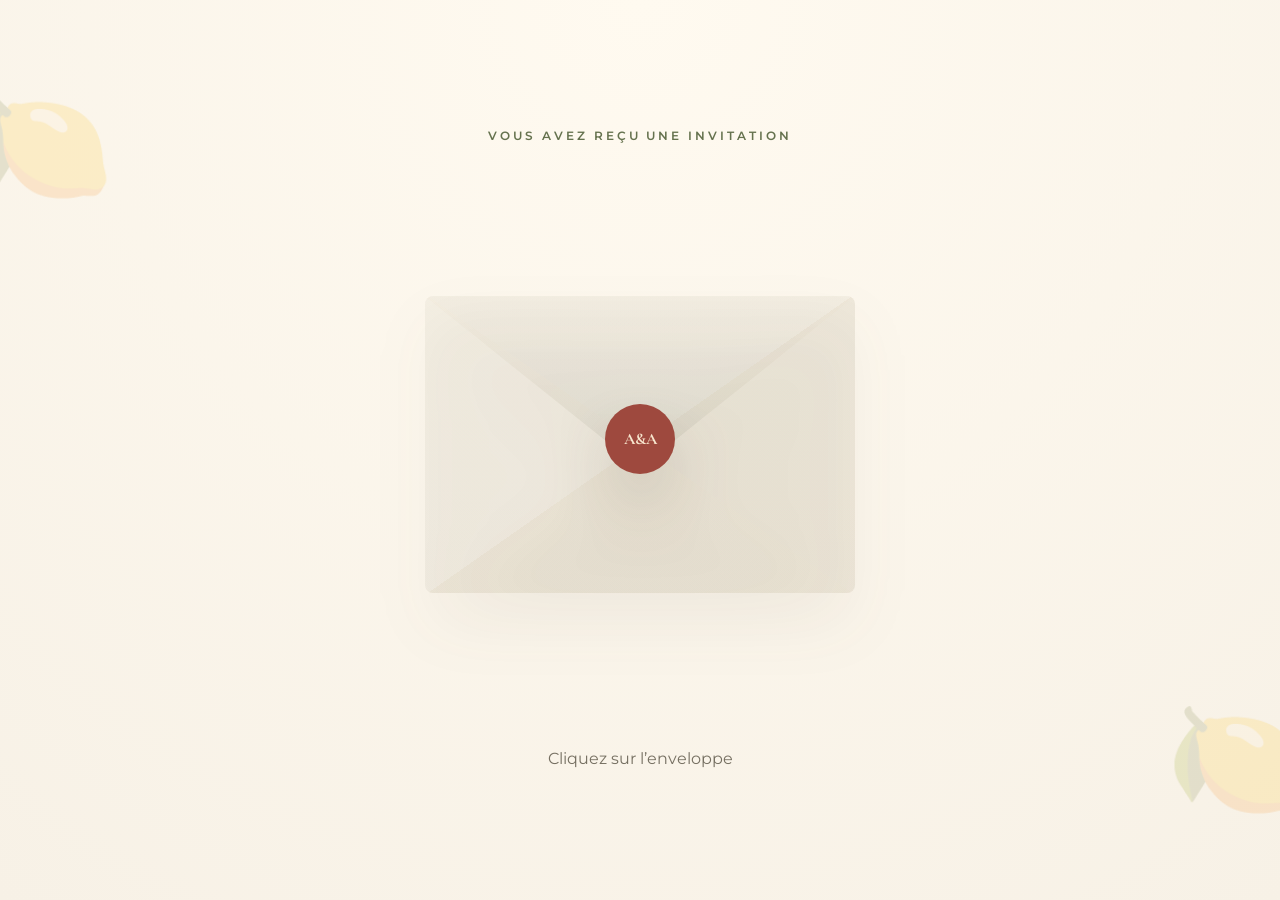
==== index.html @ a23bc588 "Add files via upload" ====
<!DOCTYPE html>
<html lang="fr">
<head>
  <meta charset="UTF-8">
  <meta name="viewport" content="width=device-width, initial-scale=1">
  <title>Alexandra & Anthony — 3 juillet 2027</title>
  <link rel="preconnect" href="https://fonts.googleapis.com">
  <link rel="preconnect" href="https://fonts.gstatic.com" crossorigin>
  <link href="https://fonts.googleapis.com/css2?family=Cormorant+Garamond:wght@500;600;700&family=Montserrat:wght@400;500;600&display=swap" rel="stylesheet">
  <link rel="stylesheet" href="styles.css">
</head>
<body>
<main class="app-shell">
  <section id="envelopeScene" class="scene scene--active" aria-label="Ouverture de l'invitation">
    <div class="ambient lemons-left" aria-hidden="true">🍋</div>
    <div class="ambient lemons-right" aria-hidden="true">🍋</div>
    <p class="eyebrow">Vous avez reçu une invitation</p>
    <button id="envelopeButton" class="envelope-button" type="button" aria-label="Ouvrir l'enveloppe">
      <span class="envelope" aria-hidden="true">
        <span class="envelope-back"></span>
        <span class="envelope-letter"><span class="monogram">A <i>&</i> A</span></span>
        <span class="envelope-front"></span>
        <span class="envelope-flap"></span>
        <span class="wax-seal">A&A</span>
      </span>
    </button>
    <p class="tap-hint">Cliquez sur l’enveloppe</p>
  </section>

  <section id="galleryScene" class="scene" aria-label="Galerie photo">
    <article class="gallery-card">
      <header class="gallery-heading">
        <p class="eyebrow">Quelques instants à deux</p>
        <h2>Venez partager avec nous<br>notre <em>Dolce Vita</em></h2>
      </header>
      <div class="photo-diptych">
        <figure class="photo-frame photo-landscape"><img src="assets/gallery/alexandra-anthony-horizontal.webp" alt="Alexandra et Anthony" decoding="async"></figure>
        <figure class="photo-frame photo-portrait"><img src="assets/gallery/alexandra-anthony-vertical.webp" alt="Alexandra et Anthony" decoding="async"></figure>
      </div>
      <button id="showInvitationFromGallery" class="primary-button" type="button">Découvrir notre journée</button>
    </article>
  </section>

  <section id="invitationScene" class="scene" aria-label="Faire-part et réponse">
    <article class="invitation-card">
      <div class="olive-line">✦</div>
      <p class="eyebrow">Save the date</p>
      <h1>Alexandra <span>&</span> Anthony</h1>
      <p class="intro">ont la joie de vous inviter à célébrer leur mariage</p>
      <p class="wedding-theme">Une journée sous le signe de la <em>Dolce Vita</em></p>
      <div class="date-block"><span class="day">03</span><span class="month">Juillet</span><span class="year">2027</span></div>
      <div class="wedding-journey">
        <section class="venue-block"><p class="venue-label">Cérémonie civile</p><h3>Mairie de Dammartin-en-Goële</h3><address>103 rue du Général-de-Gaulle<br>77230 Dammartin-en-Goële</address><time class="venue-time" datetime="13:45">13 h 45</time></section>
        <div class="golden-route" aria-hidden="true"><span>✦</span></div>
        <section class="venue-block"><p class="venue-label">Réception</p><h3>Domaine du Bois Saint-Mard</h3><address>11 rue du Maréchal Leclerc<br>60170 Tracy-le-Val</address></section>
      </div>
      <p class="adults-note">Pour savourer pleinement cette parenthèse avec vous, notre mariage se célébrera entre adultes, sans enfants ni compagnons à quatre pattes. Merci de votre douce compréhension.</p>
      <div class="divider"></div>
      <h2>Serez-vous des nôtres ?</h2>
      <p class="response-deadline"><strong>Réponse obligatoire</strong> avant le <time datetime="2027-05-01">1<sup>er</sup> mai 2027</time></p>
      <div id="personalInvitation" class="personal-invitation" hidden></div>
      <form id="rsvpForm" class="rsvp-form">
        <div id="identityFields" class="field-grid">
          <label>Prénom<input id="firstName" name="first_name" type="text" autocomplete="given-name" placeholder="Votre prénom"></label>
          <label>Nom<input id="lastName" name="last_name" type="text" autocomplete="family-name" placeholder="Votre nom"></label>
        </div>
        <fieldset><legend>Votre réponse</legend><div class="response-options">
          <label class="choice"><input type="radio" name="response" value="oui" required><span>Oui</span></label>
          <label class="choice"><input type="radio" name="response" value="peut-être"><span>Peut-être</span></label>
          <label class="choice"><input type="radio" name="response" value="non"><span>Non</span></label>
        </div></fieldset>
        <div id="attendanceBlock" hidden><label>Combien d’entre vous seront présents ?<select id="attendanceCount" name="attendance_count"></select></label><p id="attendanceHint" class="small-note"></p></div>
        <label>Allergies, régime alimentaire ou petit mot<textarea id="message" name="message" rows="4" placeholder="Dites-nous tout ici…"></textarea></label>
        <button type="submit" class="primary-button full">Envoyer ma réponse</button>
        <p id="formStatus" class="form-status" role="status"></p>
      </form>
    </article>
  </section>

  <section id="thanksScene" class="scene" aria-label="Confirmation">
    <article class="thanks-card"><div class="big-lemon">🍋</div><p class="eyebrow">Grazie mille</p><h2>Votre réponse a bien été enregistrée.</h2><p>Nous avons hâte de partager cette journée avec vous.</p><button id="editResponse" class="text-button" type="button">Modifier ma réponse</button></article>
  </section>
</main>
<script src="config.js"></script>
<script src="app.js"></script>
</body>
</html>
---- styles.css ----
:root{--cream:#f7f1e6;--paper:#fffdf7;--ink:#243126;--olive:#65724e;--olive-dark:#3f4c35;--gold:#b6974f;--shadow:0 24px 70px rgba(44,52,39,.18)}*{box-sizing:border-box}html{scroll-behavior:smooth}body{margin:0;min-height:100vh;color:var(--ink);background:radial-gradient(circle at top,#fffaf0,var(--cream));font-family:Montserrat,sans-serif}button,input,textarea,select{font:inherit}button{cursor:pointer}.app-shell{min-height:100vh;display:grid;place-items:center;padding:22px;overflow:hidden}.scene{display:none;width:min(100%,820px);min-height:86vh;place-items:center;text-align:center;animation:fade .55s ease}.scene.scene--active{display:grid}@keyframes fade{from{opacity:0;transform:translateY(10px)}to{opacity:1;transform:none}}.eyebrow{text-transform:uppercase;letter-spacing:.24em;font-size:.78rem;color:var(--olive);font-weight:600}.ambient{position:fixed;font-size:clamp(64px,9vw,130px);opacity:.17;pointer-events:none}.lemons-left{left:-30px;top:8%}.lemons-right{right:-30px;bottom:8%}.envelope-button{border:0;background:transparent;padding:35px}.envelope{width:min(76vw,430px);aspect-ratio:1.45;display:block;position:relative;filter:drop-shadow(0 28px 32px rgba(66,60,44,.24))}.envelope-back,.envelope-front,.envelope-flap,.envelope-letter{position:absolute;inset:0;border-radius:8px}.envelope-back{background:linear-gradient(rgba(36,49,38,.04),rgba(36,49,38,.04)),url("assets/alexandra-anthony-envelope.jpeg") center 54%/cover no-repeat;z-index:1}.envelope-letter{inset:12% 9% 10%;background:var(--paper);display:grid;place-items:center;opacity:0;z-index:2;transition:transform 1.1s .25s cubic-bezier(.2,.8,.2,1),opacity .35s ease}.monogram{font-family:"Cormorant Garamond",serif;font-size:clamp(34px,7vw,62px);color:var(--olive-dark)}.monogram i{color:var(--gold);font-weight:400}.envelope-front{background:linear-gradient(145deg,transparent 50%,rgba(210,194,164,.16) 50%),linear-gradient(215deg,transparent 50%,rgba(239,226,204,.1) 50%);z-index:3}.envelope-flap{background:linear-gradient(rgba(239,226,204,.14),rgba(63,76,53,.16)),url("assets/alexandra-anthony-envelope.jpeg") center 54%/cover no-repeat;clip-path:polygon(0 0,100% 0,50% 58%);transform-origin:top;z-index:4;transition:transform .8s ease}.wax-seal{position:absolute;z-index:5;left:50%;top:48%;transform:translate(-50%,-50%);width:70px;height:70px;border-radius:50%;display:grid;place-items:center;background:#9e493e;color:#f8e7cf;font-family:"Cormorant Garamond",serif;font-weight:700}.envelope.open .envelope-flap{transform:rotateX(180deg);z-index:1}.envelope.open .envelope-letter{opacity:1;transform:translateY(-60%);z-index:2}.envelope.open .wax-seal{opacity:0}.tap-hint{color:#756f61}.gallery-card,.invitation-card,.thanks-card,.dashboard-panel{width:100%;background:rgba(255,253,247,.95);border:1px solid rgba(182,151,79,.28);box-shadow:var(--shadow);border-radius:24px}.gallery-card{padding:clamp(28px,5vw,52px)}.gallery-heading h2{margin:7px 0 28px;color:var(--olive-dark);font-family:"Cormorant Garamond",serif;font-size:clamp(38px,7vw,62px);line-height:.95}.gallery-heading h2 em{color:var(--gold)}.photo-diptych{display:grid;grid-template-columns:minmax(0,1.4fr) minmax(180px,.6fr);align-items:center;max-width:690px;margin:0 auto 34px}.photo-frame{overflow:hidden;margin:0;background:#e8e0d1;border:8px solid var(--paper);box-shadow:0 18px 42px rgba(44,52,39,.2)}.photo-frame img{display:block;width:100%;height:100%;object-fit:cover}.photo-landscape{aspect-ratio:3/2;transform:rotate(-1.5deg)}.photo-portrait{z-index:2;aspect-ratio:2/3;margin-left:-42px;transform:rotate(2.5deg)}.invitation-card{padding:clamp(28px,7vw,70px)}.invitation-card h1,.thanks-card h2,.dashboard-header h1{font-family:"Cormorant Garamond",serif}.invitation-card h1{font-size:clamp(28px,8vw,78px);margin:8px 0;line-height:.95}.invitation-card h1 span{color:var(--gold)}.intro{line-height:1.7;color:#596052}.wedding-theme{margin:18px auto 10px;color:var(--gold);font-family:"Cormorant Garamond",serif;font-size:clamp(18px,3vw,24px)}.wedding-theme em{color:var(--olive-dark);font-weight:600}.date-block{display:flex;justify-content:center;align-items:baseline;gap:15px;margin:30px 0 18px;color:var(--olive-dark)}.day{font-family:"Cormorant Garamond",serif;font-size:72px;font-weight:700}.month{font-family:"Cormorant Garamond",serif;font-size:34px}.year{font-weight:600;letter-spacing:.12em}.wedding-journey{width:min(100%,680px);margin:38px auto 8px;display:grid;grid-template-columns:minmax(0,1fr) auto minmax(0,1fr);align-items:start}.venue-block{display:grid;justify-items:center;gap:7px}.venue-label{margin:0;color:var(--gold);font-size:.72rem;font-weight:600;letter-spacing:.22em;text-transform:uppercase}.venue-block h3{margin:0;color:var(--olive-dark);font-family:"Cormorant Garamond",serif;font-size:clamp(24px,4vw,36px)}.venue-block address{color:#596052;font-style:normal;line-height:1.65}.venue-time{margin-top:14px;color:var(--olive-dark);font-family:"Cormorant Garamond",serif;font-size:clamp(34px,6vw,48px);font-weight:700}.golden-route{align-self:stretch;display:grid;place-items:center;margin:0 24px;color:var(--gold)}.adults-note{max-width:560px;margin:24px auto 0;padding:18px 22px;border-top:1px solid rgba(182,151,79,.45);border-bottom:1px solid rgba(182,151,79,.45);color:#596052;font-family:"Cormorant Garamond",serif;font-size:clamp(20px,3vw,25px);font-style:italic;line-height:1.45}.divider{height:1px;background:linear-gradient(90deg,transparent,var(--gold),transparent);margin:32px 0}.response-deadline{width:fit-content;margin:-10px auto 26px;padding:10px 18px;border-top:1px solid rgba(182,151,79,.5);border-bottom:1px solid rgba(182,151,79,.5);font-family:"Cormorant Garamond",serif;font-size:clamp(18px,3vw,22px)}.response-deadline time{color:var(--gold);font-weight:700}.personal-invitation{margin-bottom:24px;padding:22px;border-radius:18px;border:1px solid rgba(182,151,79,.28);background:rgba(255,253,247,.72)}.rsvp-form{text-align:left;display:grid;gap:20px}.field-grid{display:grid;grid-template-columns:repeat(2,minmax(0,1fr));gap:16px}label,legend{font-size:.88rem;font-weight:600;color:#46503f}input,textarea,select{width:100%;margin-top:8px;border:1px solid #d9cfbb;background:#fffdf8;color:var(--ink);border-radius:12px;padding:13px 14px;outline:none}fieldset{border:0;padding:0;margin:0}.response-options{display:grid;grid-template-columns:repeat(3,1fr);gap:12px;margin-top:10px}.choice input{position:absolute;opacity:0}.choice span{display:block;text-align:center;padding:14px 8px;border:1px solid #d9cfbb;border-radius:14px;background:#fffdf8}.choice input:checked+span{border-color:var(--olive-dark);background:#e9eddf}.primary-button,.secondary-button,.text-button{border-radius:999px;padding:13px 22px;border:0;font-weight:600}.primary-button{color:#fff;background:var(--olive-dark)}.secondary-button{background:#ece5d7;color:var(--ink)}.text-button{background:transparent;color:var(--olive-dark);text-decoration:underline}.full{width:100%}.small-note{margin:6px 0 0;font-size:.75rem;opacity:.7}.form-status{min-height:22px;text-align:center;color:var(--olive-dark)}.thanks-card{padding:70px 30px}.big-lemon{font-size:70px}.thanks-card h2{font-size:44px;margin:12px 0}.dashboard-body{background:#f3efe5}.dashboard-shell{width:min(1180px,calc(100% - 28px));margin:0 auto;padding:36px 0 70px}.dashboard-header{display:flex;justify-content:space-between;align-items:end;gap:20px;margin-bottom:22px}.dashboard-header h1{font-size:50px;margin:5px 0 0}.header-actions{display:flex;gap:12px;flex-wrap:wrap}.stats-grid{display:grid;grid-template-columns:repeat(4,1fr);gap:14px;margin-bottom:18px}.stat-card{background:var(--paper);border:1px solid #e2d9c7;border-radius:18px;padding:20px}.stat-card strong{display:block;font-family:"Cormorant Garamond",serif;font-size:44px;margin-top:8px}.dashboard-panel{padding:22px}.panel-toolbar{display:grid;grid-template-columns:1fr 220px;gap:12px;margin-bottom:16px}.table-wrap{overflow:auto}table{width:100%;border-collapse:collapse;min-width:680px}th,td{padding:15px 12px;text-align:left;border-bottom:1px solid #e8e0d1}.badge{display:inline-block;border-radius:999px;padding:6px 10px;font-size:.78rem;font-weight:600}.badge.oui{background:#e0ebdb;color:#385033}.badge.non{background:#f0dedb;color:#783e38}.badge.peut-être{background:#f3e9c9;color:#6b5924}.login-screen{min-height:100vh;display:grid;place-items:center;padding:24px}.login-card{width:min(420px,100%);padding:32px;border-radius:24px;background:rgba(255,255,255,.92);box-shadow:var(--shadow)}.hidden{display:none!important}@media(max-width:760px){.field-grid,.panel-toolbar{grid-template-columns:1fr}.response-options{grid-template-columns:1fr}.photo-diptych{grid-template-columns:minmax(0,1fr) minmax(105px,.42fr)}.photo-portrait{margin-left:-28px}.wedding-journey{grid-template-columns:1fr;gap:28px}.dashboard-header{align-items:flex-start;flex-direction:column}.stats-grid{grid-template-columns:repeat(2,1fr)}}
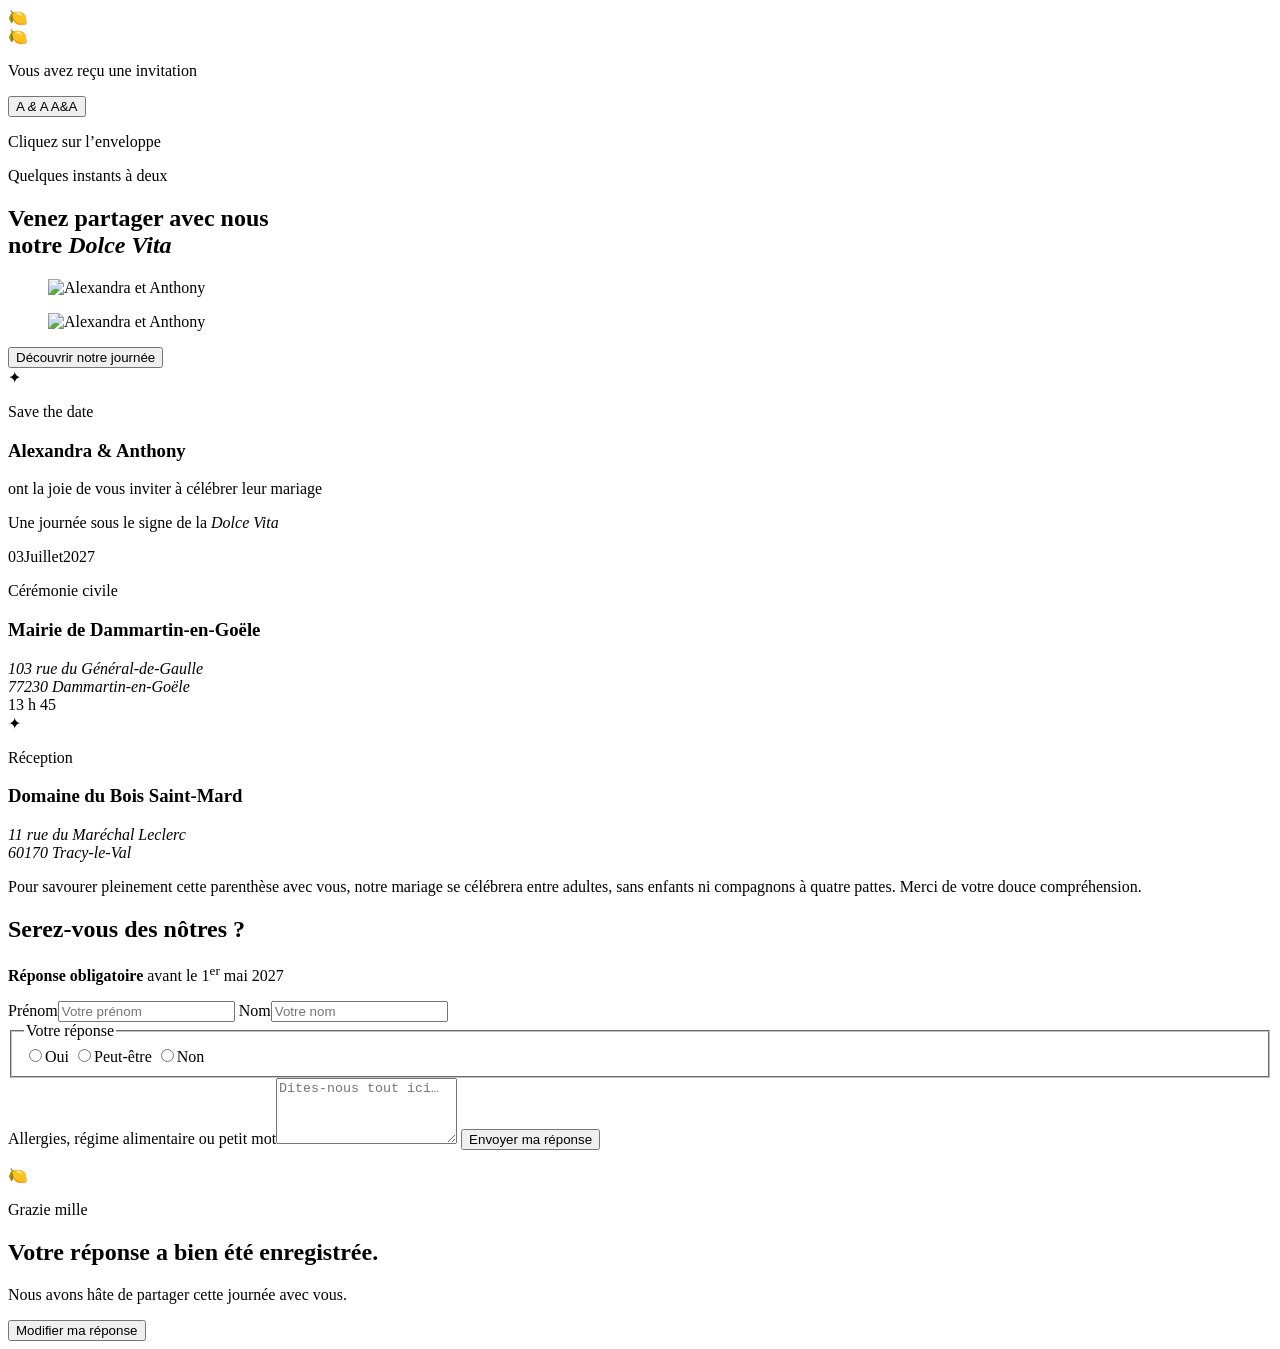
==== commit 0bcab80c: "Change stylesheet link to styles-new.css" ====
--- a/index.html
+++ b/index.html
@@ -7,7 +7,7 @@
   <link rel="preconnect" href="https://fonts.googleapis.com">
   <link rel="preconnect" href="https://fonts.gstatic.com" crossorigin>
   <link href="https://fonts.googleapis.com/css2?family=Cormorant+Garamond:wght@500;600;700&family=Montserrat:wght@400;500;600&display=swap" rel="stylesheet">
-  <link rel="stylesheet" href="styles.css">
+  <link rel="stylesheet" href="styles-new.css">
 </head>
 <body>
 <main class="app-shell">
--- a/styles-new.css
+++ b/styles-new.css
@@ -0,0 +1,285 @@
+:root {
+  --cream: #f7f1e6;
+  --paper: #fffdf7;
+  --ink: #243126;
+  --olive: #65724e;
+  --olive-dark: #3f4c35;
+  --gold: #b6974f;
+  --terracotta: #a94f32;
+  --shadow: 0 24px 70px rgba(44, 52, 39, 0.18);
+}
+
+* {
+  box-sizing: border-box;
+}
+
+html {
+  scroll-behavior: smooth;
+}
+
+body {
+  margin: 0;
+  min-height: 100vh;
+  color: var(--ink);
+  background: var(--cream);
+  font-family: Georgia, "Times New Roman", serif;
+}
+
+button,
+input,
+textarea,
+select {
+  font: inherit;
+}
+
+/* =========================
+   STRUCTURE
+========================= */
+
+.app-shell {
+  min-height: 100vh;
+}
+
+.scene {
+  display: none;
+  min-height: 100vh;
+  padding: 32px 20px;
+  place-items: center;
+  text-align: center;
+}
+
+.scene.active {
+  display: grid;
+}
+
+/* =========================
+   ENVELOPPE
+========================= */
+
+#envelopeScene {
+  position: relative;
+  overflow: hidden;
+  background:
+    radial-gradient(circle at 50% 20%, #fffdf7 0%, transparent 45%),
+    var(--cream);
+}
+
+.eyebrow {
+  margin: 0 0 22px;
+  font-family: Arial, sans-serif;
+  font-size: 12px;
+  font-weight: 600;
+  letter-spacing: 0.28em;
+  text-transform: uppercase;
+  color: var(--olive-dark);
+}
+
+.envelope-button {
+  border: 0;
+  padding: 0;
+  background: transparent;
+  cursor: pointer;
+}
+
+.envelope {
+  position: relative;
+  width: min(82vw, 520px);
+  aspect-ratio: 1.45;
+  overflow: hidden;
+  border-radius: 24px;
+  box-shadow: var(--shadow);
+  background-image:
+    linear-gradient(
+      rgba(36, 49, 38, 0.05),
+      rgba(36, 49, 38, 0.05)
+    ),
+    url("assets/20260723-09h57-JJG_NZ8_6910.jpeg");
+  background-position: center;
+  background-size: cover;
+  background-repeat: no-repeat;
+  transition:
+    transform 0.35s ease,
+    box-shadow 0.35s ease;
+}
+
+.envelope-button:hover .envelope {
+  transform: translateY(-5px) scale(1.01);
+  box-shadow: 0 30px 80px rgba(44, 52, 39, 0.24);
+}
+
+.wax-seal {
+  position: absolute;
+  top: 50%;
+  left: 50%;
+  z-index: 5;
+  display: grid;
+  width: 78px;
+  height: 78px;
+  place-items: center;
+  transform: translate(-50%, -50%);
+  border-radius: 50%;
+  color: #fff8ed;
+  background: var(--terracotta);
+  border: 3px solid rgba(255, 255, 255, 0.2);
+  box-shadow: 0 8px 22px rgba(65, 32, 20, 0.25);
+  font-size: 18px;
+}
+
+.envelope-hint {
+  margin-top: 26px;
+  font-family: Arial, sans-serif;
+  color: #5d6258;
+}
+
+/* =========================
+   CARTES
+========================= */
+
+.gallery-card,
+.invitation-card,
+.thanks-card {
+  width: min(100%, 820px);
+  padding: clamp(28px, 5vw, 60px);
+  border-radius: 30px;
+  background: var(--paper);
+  box-shadow: var(--shadow);
+}
+
+h1,
+h2 {
+  margin-top: 0;
+  font-weight: 400;
+}
+
+h1 {
+  font-size: clamp(38px, 7vw, 72px);
+}
+
+h2 {
+  font-size: clamp(32px, 6vw, 58px);
+}
+
+h1 span,
+h2 em {
+  color: var(--gold);
+}
+
+.intro {
+  font-size: clamp(17px, 2vw, 21px);
+  line-height: 1.7;
+}
+
+/* =========================
+   GALERIE
+========================= */
+
+.photo-diptych {
+  display: grid;
+  grid-template-columns: 1fr 1fr;
+  gap: 18px;
+  margin: 30px 0;
+}
+
+.photo-frame {
+  margin: 0;
+  overflow: hidden;
+  border-radius: 22px;
+  background: #ece8dc;
+}
+
+.photo-frame img {
+  display: block;
+  width: 100%;
+  height: 100%;
+  min-height: 280px;
+  object-fit: cover;
+}
+
+/* =========================
+   BOUTONS
+========================= */
+
+.primary-button,
+.text-button {
+  border: 0;
+  cursor: pointer;
+}
+
+.primary-button {
+  padding: 15px 28px;
+  border-radius: 999px;
+  color: white;
+  background: var(--olive-dark);
+  transition:
+    transform 0.2s ease,
+    opacity 0.2s ease;
+}
+
+.primary-button:hover {
+  transform: translateY(-2px);
+}
+
+.text-button {
+  padding: 10px;
+  color: var(--olive-dark);
+  background: transparent;
+  text-decoration: underline;
+}
+
+/* =========================
+   FORMULAIRE RSVP
+========================= */
+
+form {
+  display: grid;
+  gap: 18px;
+  margin-top: 30px;
+  text-align: left;
+}
+
+label {
+  display: grid;
+  gap: 8px;
+  font-family: Arial, sans-serif;
+  font-size: 14px;
+}
+
+input,
+textarea,
+select {
+  width: 100%;
+  padding: 14px 16px;
+  border: 1px solid rgba(63, 76, 53, 0.25);
+  border-radius: 12px;
+  color: var(--ink);
+  background: white;
+}
+
+textarea {
+  min-height: 120px;
+  resize: vertical;
+}
+
+/* =========================
+   MOBILE
+========================= */
+
+@media (max-width: 600px) {
+  .scene {
+    padding: 22px 14px;
+  }
+
+  .photo-diptych {
+    grid-template-columns: 1fr;
+  }
+
+  .envelope {
+    width: min(90vw, 460px);
+  }
+
+  .wax-seal {
+    width: 66px;
+    height: 66px;
+    font-size: 16px;
+  }
+}
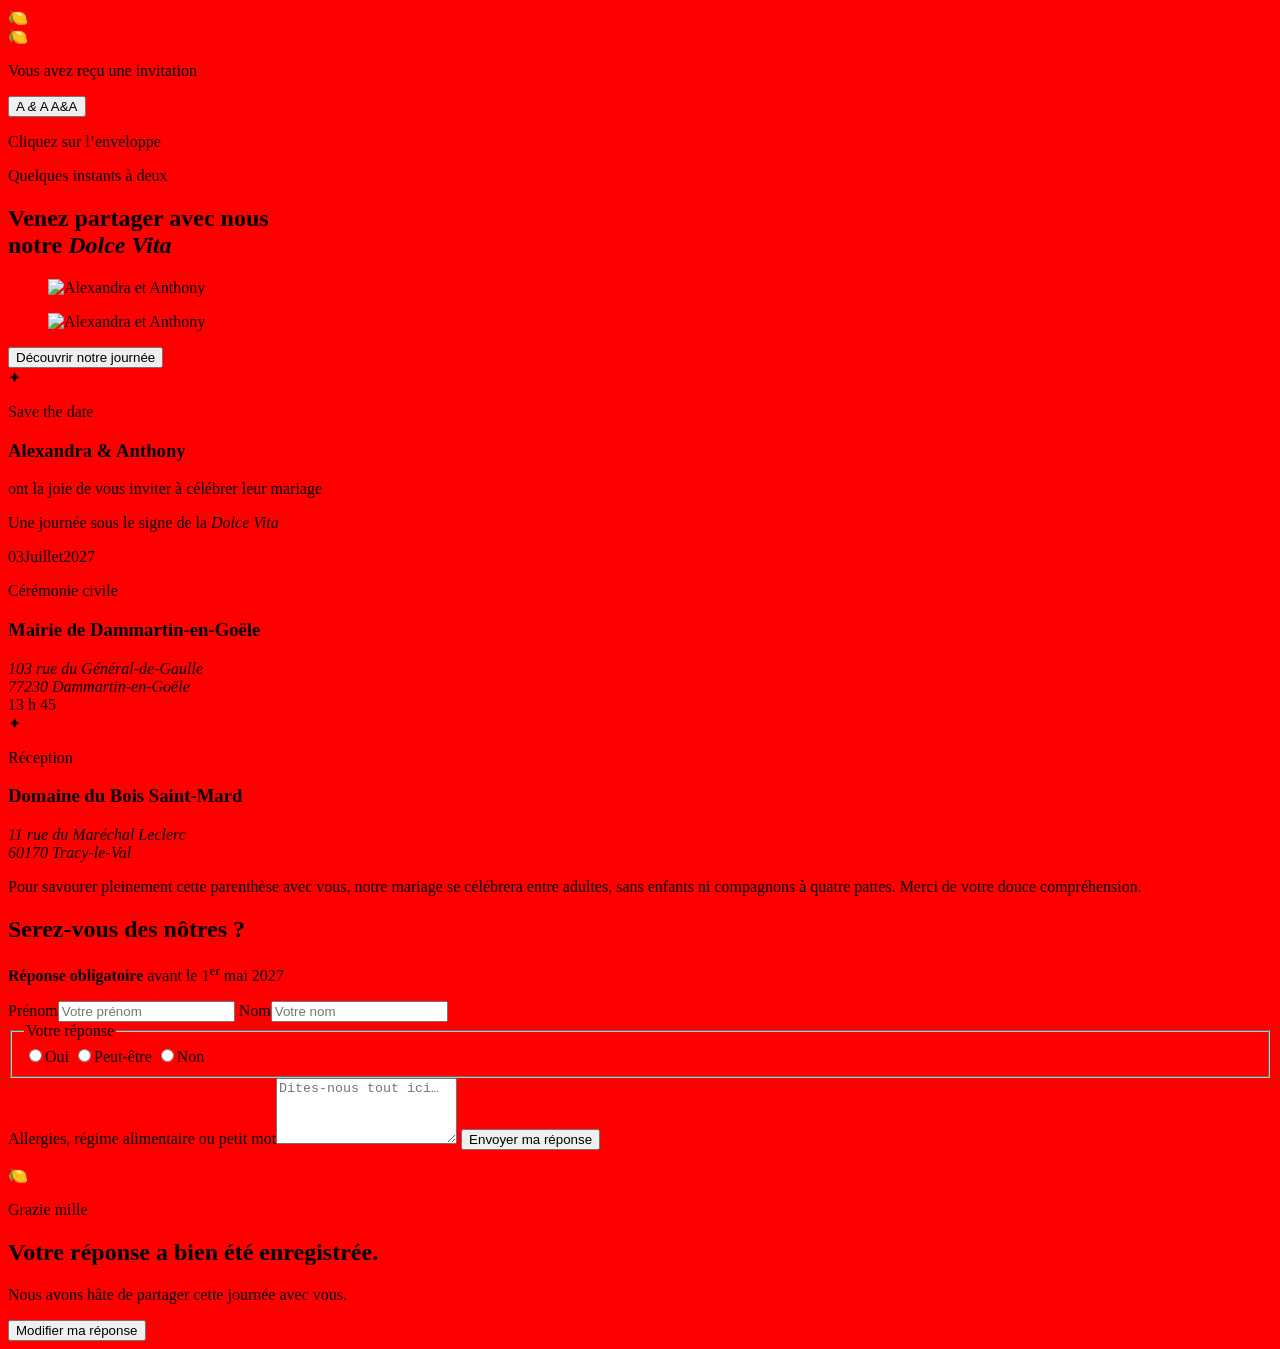
==== commit 6e131076: "Add inline style for body background color Added inline CSS to set the body background color to red." ====
--- a/index.html
+++ b/index.html
@@ -8,6 +8,12 @@
   <link rel="preconnect" href="https://fonts.gstatic.com" crossorigin>
   <link href="https://fonts.googleapis.com/css2?family=Cormorant+Garamond:wght@500;600;700&family=Montserrat:wght@400;500;600&display=swap" rel="stylesheet">
   <link rel="stylesheet" href="styles-new.css">
+  <style>
+  body {
+    background: red !important;
+  }
+</style>
+
 </head>
 <body>
 <main class="app-shell">
--- a/styles-new.css
+++ b/styles-new.css
@@ -48,7 +48,7 @@
   text-align: center;
 }
 
-.scene.active {
+.scene.scene--active {
   display: grid;
 }
 
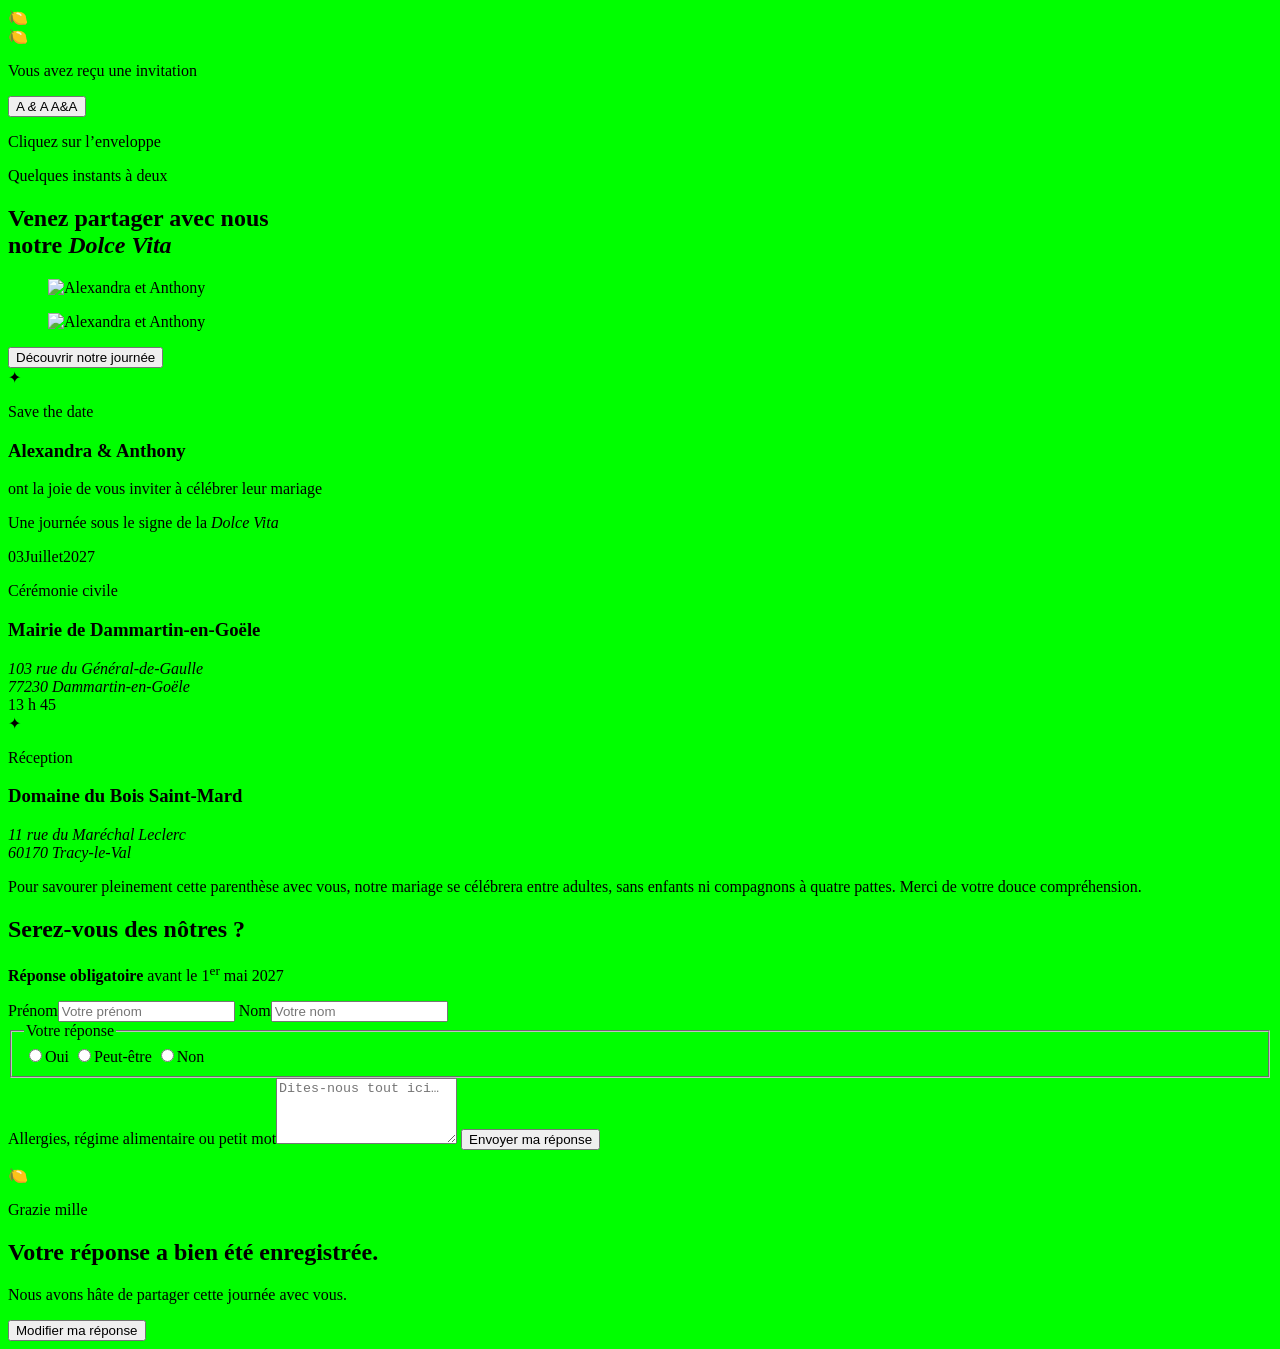
==== commit efc101ff: "Remove inline CSS for body background color" ====
--- a/index.html
+++ b/index.html
@@ -8,12 +8,6 @@
   <link rel="preconnect" href="https://fonts.gstatic.com" crossorigin>
   <link href="https://fonts.googleapis.com/css2?family=Cormorant+Garamond:wght@500;600;700&family=Montserrat:wght@400;500;600&display=swap" rel="stylesheet">
   <link rel="stylesheet" href="styles-new.css">
-  <style>
-  body {
-    background: red !important;
-  }
-</style>
-
 </head>
 <body>
 <main class="app-shell">
--- a/styles-new.css
+++ b/styles-new.css
@@ -1,3 +1,7 @@
+html {
+  background: lime !important;
+}
+
 :root {
   --cream: #f7f1e6;
   --paper: #fffdf7;
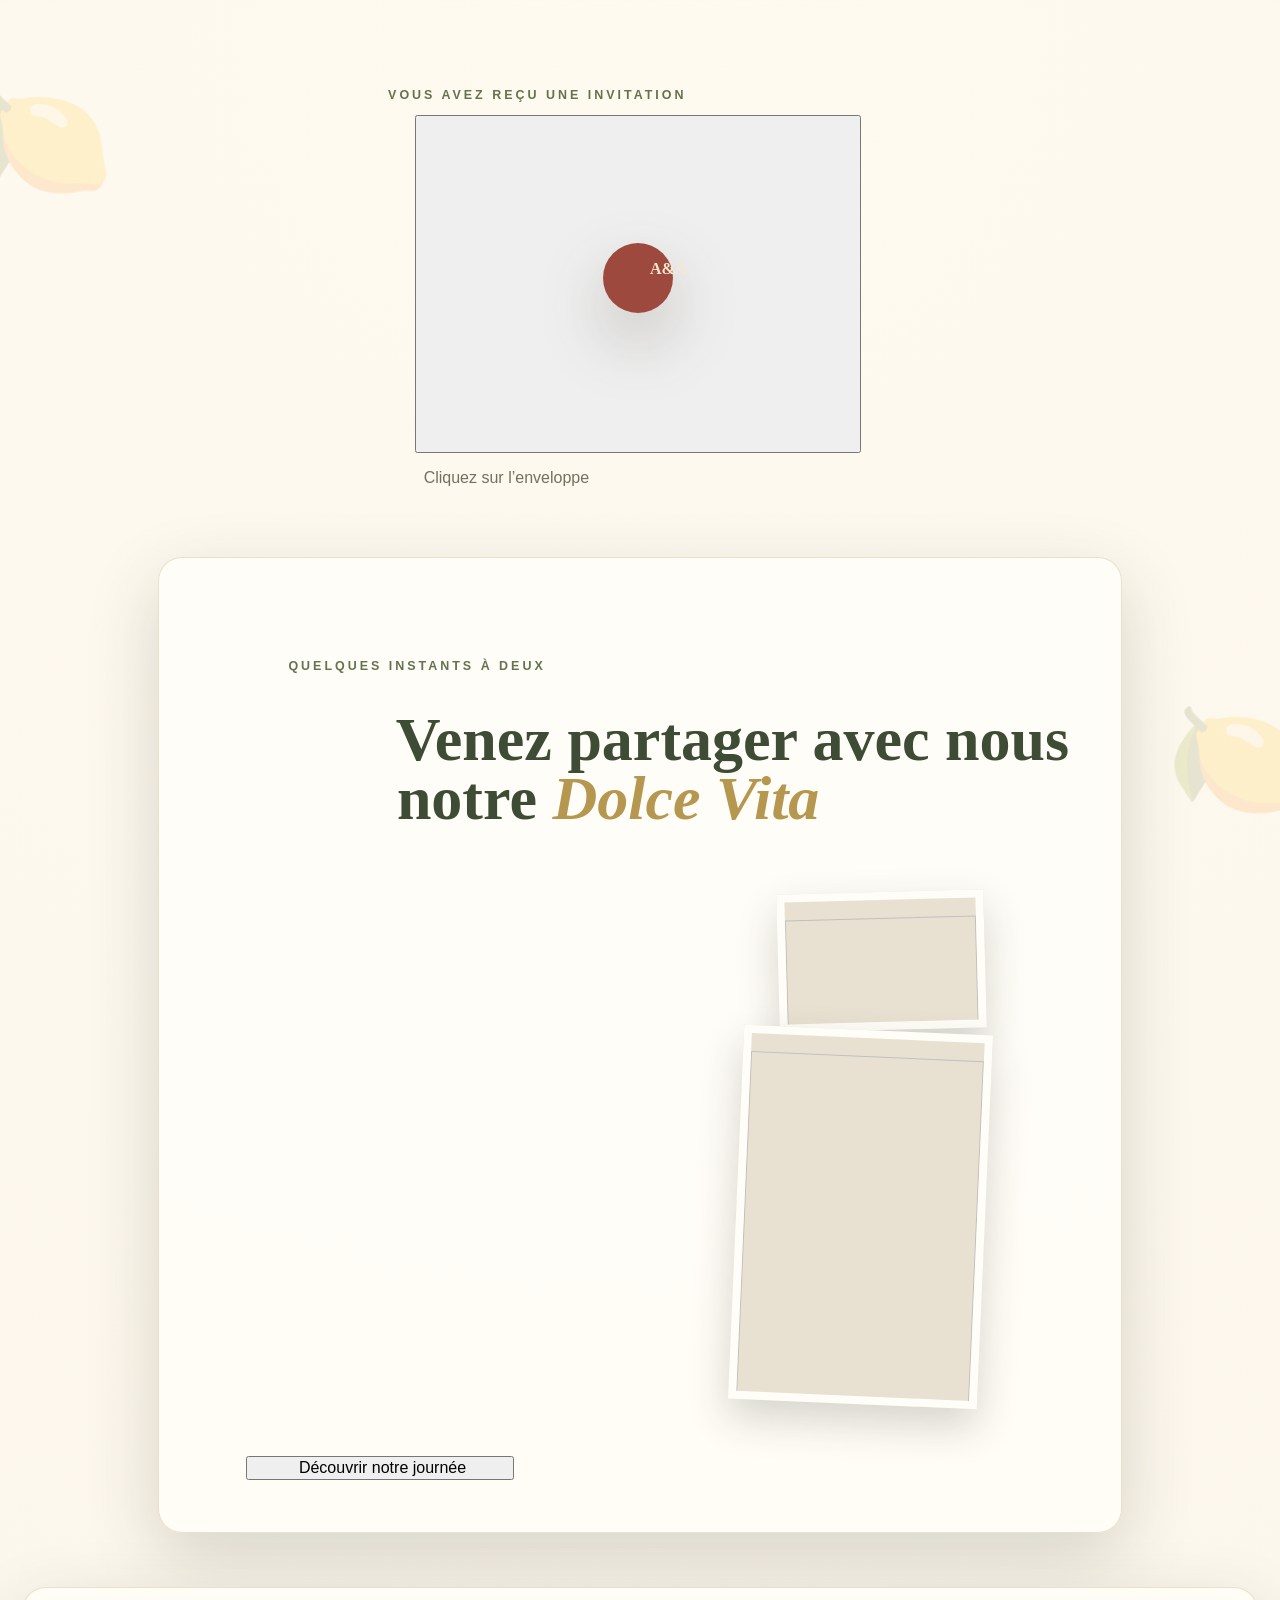
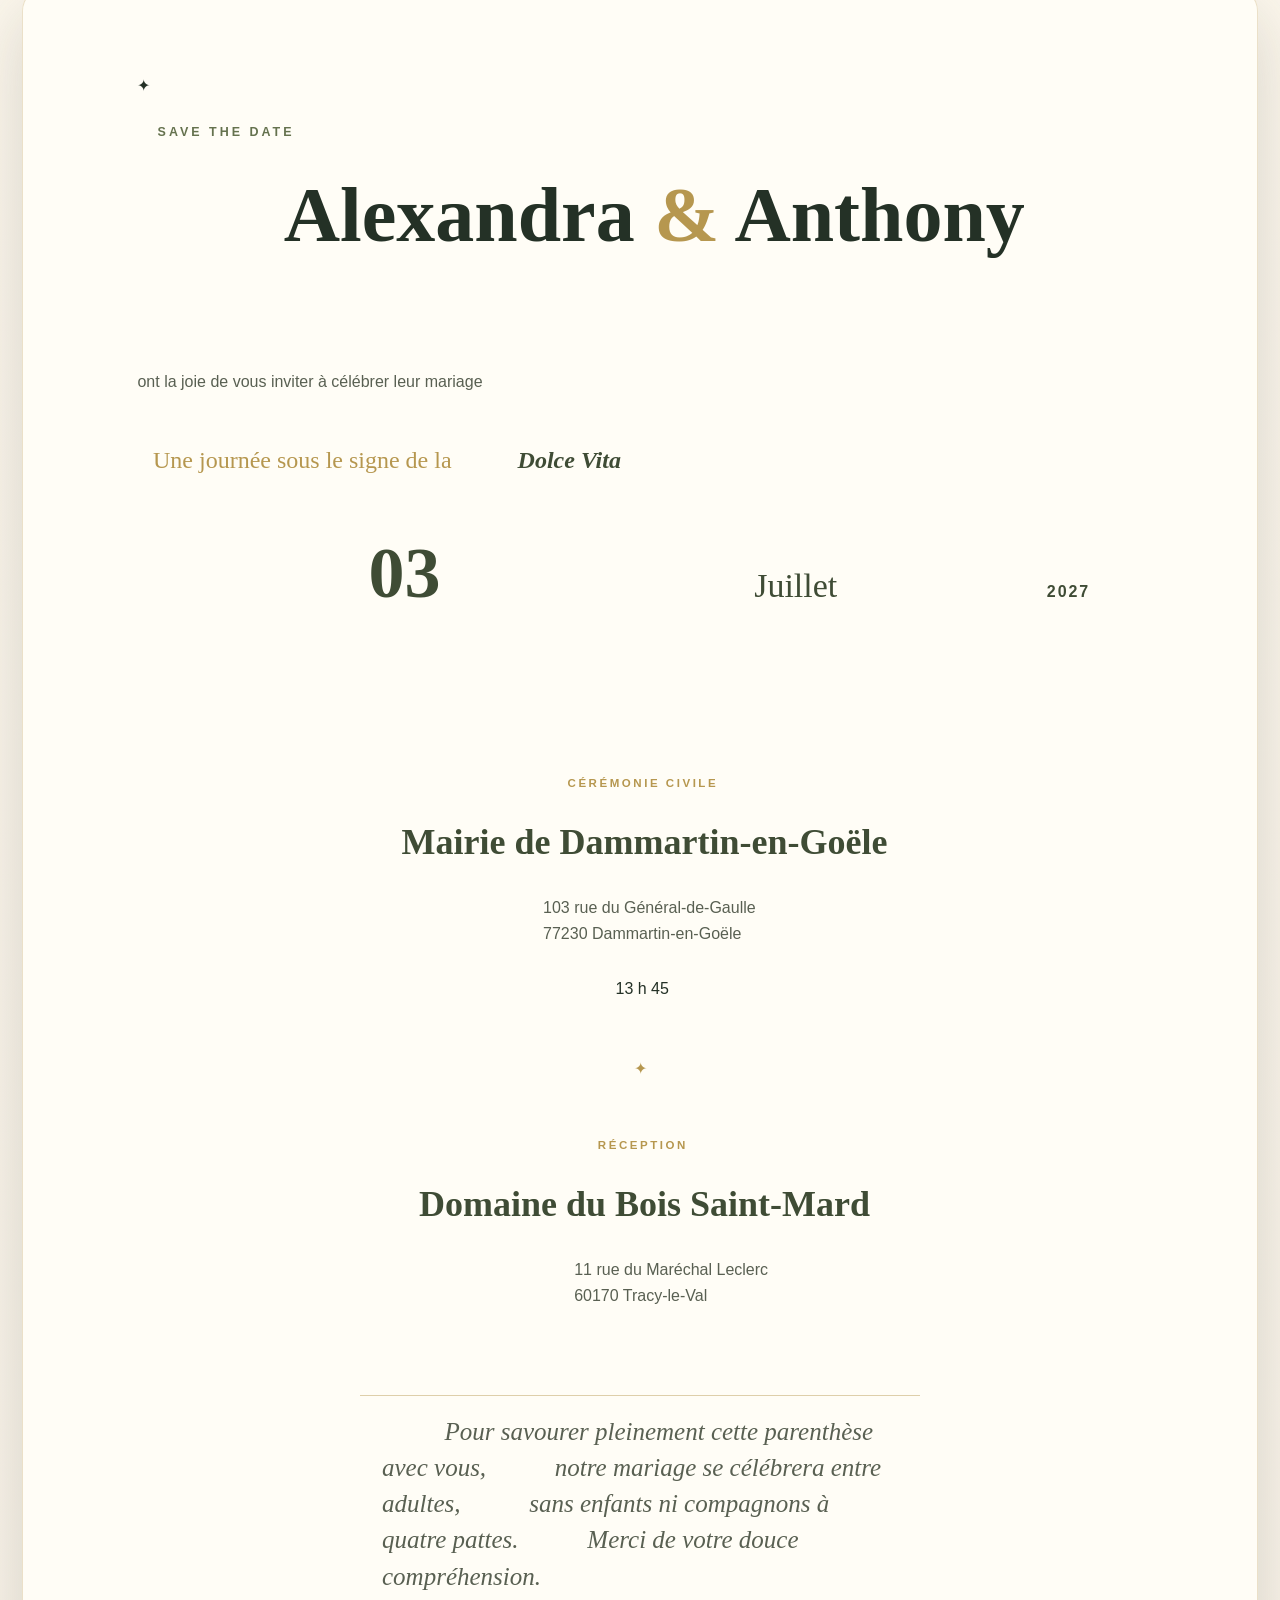
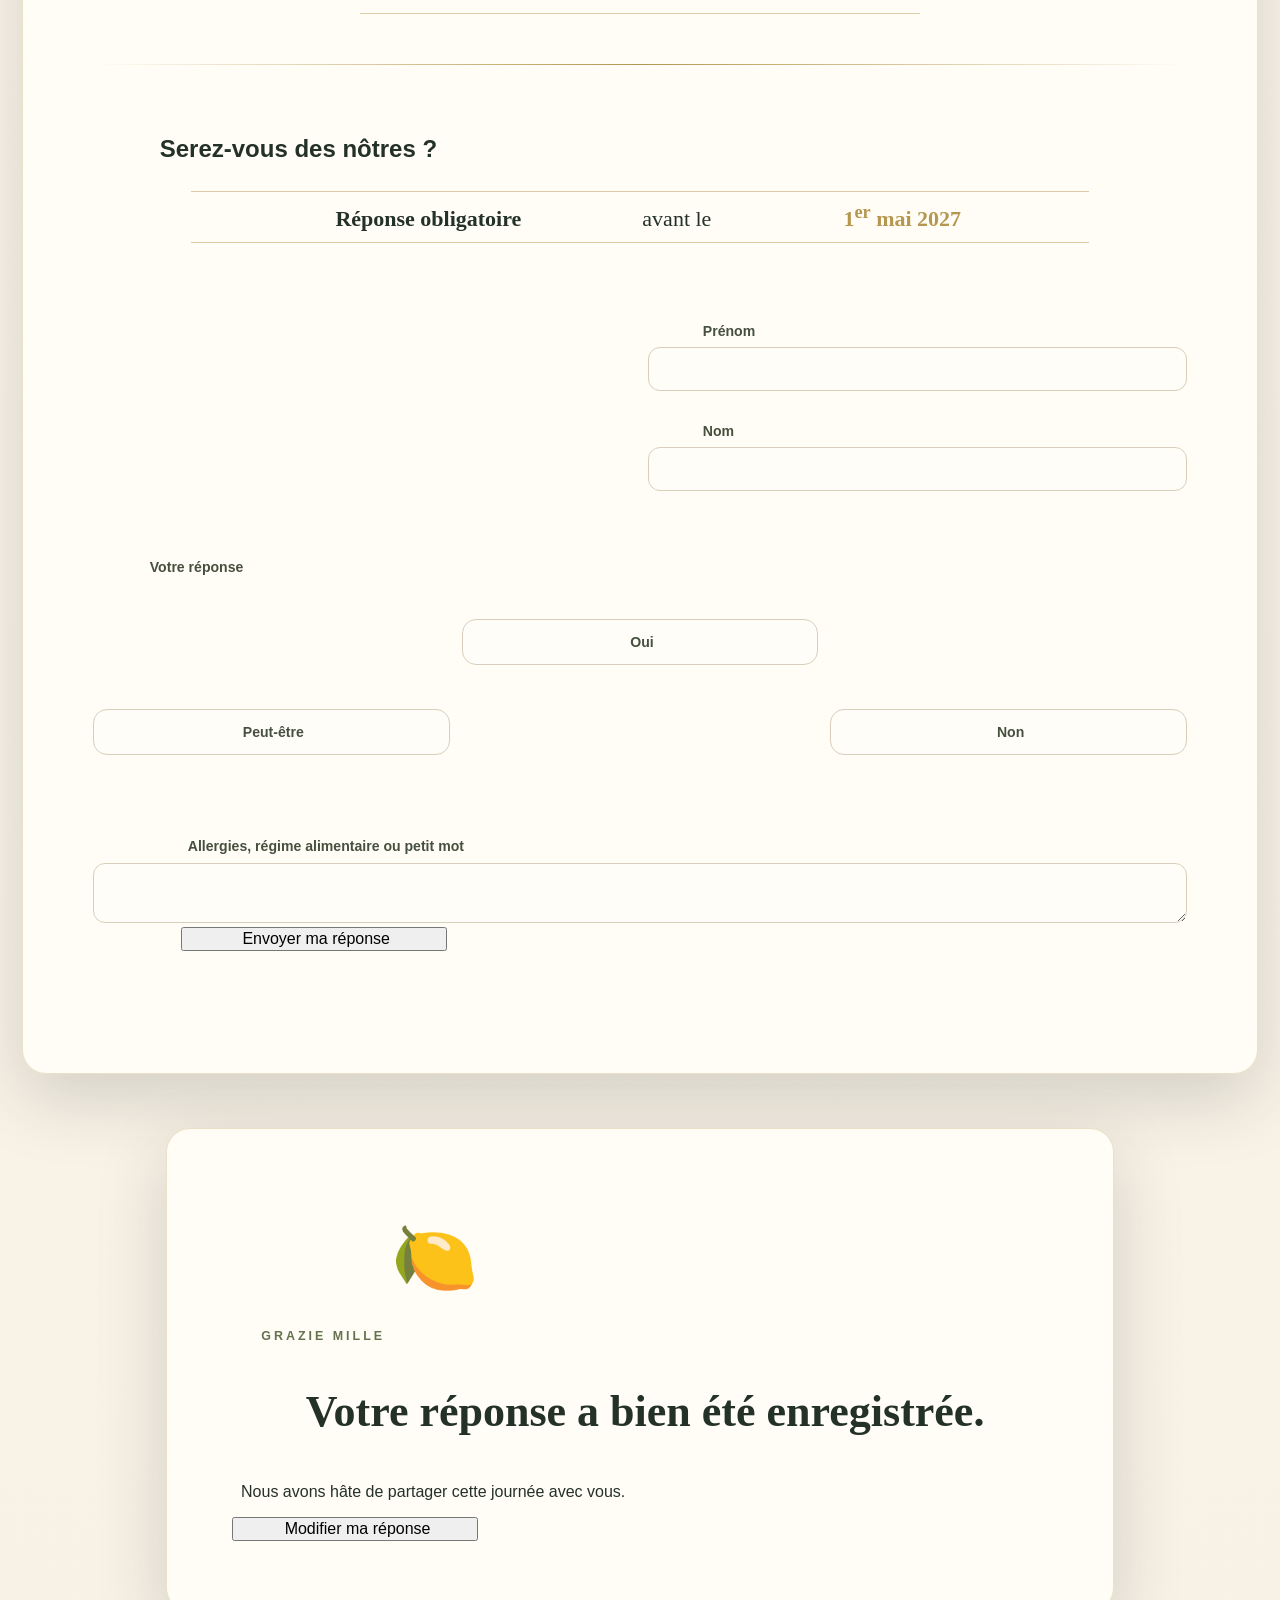
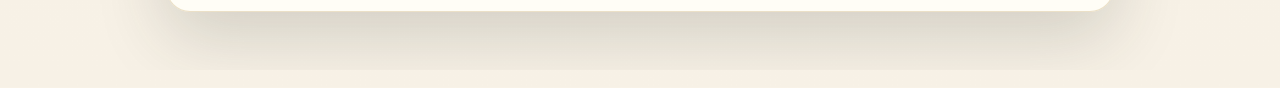
==== commit b533f5cd: "Refactor index.html structure and styles" ====
--- a/index.html
+++ b/index.html
@@ -1,87 +1,450 @@
 <!DOCTYPE html>
 <html lang="fr">
 <head>
-  <meta charset="UTF-8">
-  <meta name="viewport" content="width=device-width, initial-scale=1">
-  <title>Alexandra & Anthony — 3 juillet 2027</title>
-  <link rel="preconnect" href="https://fonts.googleapis.com">
-  <link rel="preconnect" href="https://fonts.gstatic.com" crossorigin>
-  <link href="https://fonts.googleapis.com/css2?family=Cormorant+Garamond:wght@500;600;700&family=Montserrat:wght@400;500;600&display=swap" rel="stylesheet">
-  <link rel="stylesheet" href="styles-new.css">
+  <meta charset="UTF-8" />
+  <meta name="viewport" content="width=device-width, initial-scale=1.0" />
+
+  <title>Alexandra & Anthony — 3 juillet 2027</title>
+
+  <link rel="preconnect" href="https://fonts.googleapis.com">
+  <link rel="preconnect" href="https://fonts.gstatic.com" crossorigin>
+
+  <link
+    href="https://fonts.googleapis.com/css2?family=Cormorant+Garamond:wght@500;600;700&family=Montserrat:wght@400;500;600&display=swap"
+    rel="stylesheet"
+  >
+
+  <link rel="stylesheet" href="styles.css">
 </head>
+
 <body>
-<main class="app-shell">
-  <section id="envelopeScene" class="scene scene--active" aria-label="Ouverture de l'invitation">
-    <div class="ambient lemons-left" aria-hidden="true">🍋</div>
-    <div class="ambient lemons-right" aria-hidden="true">🍋</div>
-    <p class="eyebrow">Vous avez reçu une invitation</p>
-    <button id="envelopeButton" class="envelope-button" type="button" aria-label="Ouvrir l'enveloppe">
-      <span class="envelope" aria-hidden="true">
-        <span class="envelope-back"></span>
-        <span class="envelope-letter"><span class="monogram">A <i>&</i> A</span></span>
-        <span class="envelope-front"></span>
-        <span class="envelope-flap"></span>
-        <span class="wax-seal">A&A</span>
-      </span>
-    </button>
-    <p class="tap-hint">Cliquez sur l’enveloppe</p>
-  </section>
-
-  <section id="galleryScene" class="scene" aria-label="Galerie photo">
-    <article class="gallery-card">
-      <header class="gallery-heading">
-        <p class="eyebrow">Quelques instants à deux</p>
-        <h2>Venez partager avec nous<br>notre <em>Dolce Vita</em></h2>
-      </header>
-      <div class="photo-diptych">
-        <figure class="photo-frame photo-landscape"><img src="assets/gallery/alexandra-anthony-horizontal.webp" alt="Alexandra et Anthony" decoding="async"></figure>
-        <figure class="photo-frame photo-portrait"><img src="assets/gallery/alexandra-anthony-vertical.webp" alt="Alexandra et Anthony" decoding="async"></figure>
-      </div>
-      <button id="showInvitationFromGallery" class="primary-button" type="button">Découvrir notre journée</button>
-    </article>
-  </section>
-
-  <section id="invitationScene" class="scene" aria-label="Faire-part et réponse">
-    <article class="invitation-card">
-      <div class="olive-line">✦</div>
-      <p class="eyebrow">Save the date</p>
-      <h1>Alexandra <span>&</span> Anthony</h1>
-      <p class="intro">ont la joie de vous inviter à célébrer leur mariage</p>
-      <p class="wedding-theme">Une journée sous le signe de la <em>Dolce Vita</em></p>
-      <div class="date-block"><span class="day">03</span><span class="month">Juillet</span><span class="year">2027</span></div>
-      <div class="wedding-journey">
-        <section class="venue-block"><p class="venue-label">Cérémonie civile</p><h3>Mairie de Dammartin-en-Goële</h3><address>103 rue du Général-de-Gaulle<br>77230 Dammartin-en-Goële</address><time class="venue-time" datetime="13:45">13 h 45</time></section>
-        <div class="golden-route" aria-hidden="true"><span>✦</span></div>
-        <section class="venue-block"><p class="venue-label">Réception</p><h3>Domaine du Bois Saint-Mard</h3><address>11 rue du Maréchal Leclerc<br>60170 Tracy-le-Val</address></section>
-      </div>
-      <p class="adults-note">Pour savourer pleinement cette parenthèse avec vous, notre mariage se célébrera entre adultes, sans enfants ni compagnons à quatre pattes. Merci de votre douce compréhension.</p>
-      <div class="divider"></div>
-      <h2>Serez-vous des nôtres ?</h2>
-      <p class="response-deadline"><strong>Réponse obligatoire</strong> avant le <time datetime="2027-05-01">1<sup>er</sup> mai 2027</time></p>
-      <div id="personalInvitation" class="personal-invitation" hidden></div>
-      <form id="rsvpForm" class="rsvp-form">
-        <div id="identityFields" class="field-grid">
-          <label>Prénom<input id="firstName" name="first_name" type="text" autocomplete="given-name" placeholder="Votre prénom"></label>
-          <label>Nom<input id="lastName" name="last_name" type="text" autocomplete="family-name" placeholder="Votre nom"></label>
-        </div>
-        <fieldset><legend>Votre réponse</legend><div class="response-options">
-          <label class="choice"><input type="radio" name="response" value="oui" required><span>Oui</span></label>
-          <label class="choice"><input type="radio" name="response" value="peut-être"><span>Peut-être</span></label>
-          <label class="choice"><input type="radio" name="response" value="non"><span>Non</span></label>
-        </div></fieldset>
-        <div id="attendanceBlock" hidden><label>Combien d’entre vous seront présents ?<select id="attendanceCount" name="attendance_count"></select></label><p id="attendanceHint" class="small-note"></p></div>
-        <label>Allergies, régime alimentaire ou petit mot<textarea id="message" name="message" rows="4" placeholder="Dites-nous tout ici…"></textarea></label>
-        <button type="submit" class="primary-button full">Envoyer ma réponse</button>
-        <p id="formStatus" class="form-status" role="status"></p>
-      </form>
-    </article>
-  </section>
-
-  <section id="thanksScene" class="scene" aria-label="Confirmation">
-    <article class="thanks-card"><div class="big-lemon">🍋</div><p class="eyebrow">Grazie mille</p><h2>Votre réponse a bien été enregistrée.</h2><p>Nous avons hâte de partager cette journée avec vous.</p><button id="editResponse" class="text-button" type="button">Modifier ma réponse</button></article>
-  </section>
-</main>
-<script src="config.js"></script>
-<script src="app.js"></script>
+
+  <main class="app-shell">
+
+    <!-- =========================
+         1. ENVELOPPE
+    ========================== -->
+
+    <section
+      id="envelopeScene"
+      class="scene active"
+      aria-label="Ouverture de l'invitation"
+    >
+      <div class="ambient lemons-left" aria-hidden="true">🍋</div>
+      <div class="ambient lemons-right" aria-hidden="true">🍋</div>
+
+      <p class="eyebrow">Vous avez reçu une invitation</p>
+
+      <button
+        id="envelopeButton"
+        class="envelope-button"
+        type="button"
+        aria-label="Ouvrir l'enveloppe"
+      >
+        <span class="envelope">
+
+          <span class="envelope-photo"></span>
+
+          <span class="wax-seal">
+            A&A
+          </span>
+
+        </span>
+      </button>
+
+      <p class="tap-hint">
+        Cliquez sur l’enveloppe
+      </p>
+    </section>
+
+
+    <!-- =========================
+         2. GALERIE
+    ========================== -->
+
+    <section
+      id="galleryScene"
+      class="scene"
+      aria-label="Galerie photo d'Alexandra et Anthony"
+    >
+
+      <article class="gallery-card">
+
+        <header class="gallery-heading">
+
+          <p class="eyebrow">
+            Quelques instants à deux
+          </p>
+
+          <h2>
+            Venez partager avec nous<br>
+            notre <em>Dolce Vita</em>
+          </h2>
+
+        </header>
+
+
+        <div class="photo-diptych">
+
+          <figure class="photo-frame photo-landscape">
+            <img
+              src="assets/gallery/alexandra-anthony-horizontal.webp"
+              alt="Alexandra et Anthony"
+            >
+          </figure>
+
+          <figure class="photo-frame photo-portrait">
+            <img
+              src="assets/gallery/alexandra-anthony-vertical.webp"
+              alt="Alexandra et Anthony"
+            >
+          </figure>
+
+        </div>
+
+
+        <button
+          id="showInvitation"
+          class="primary-button"
+          type="button"
+        >
+          Découvrir notre journée
+        </button>
+
+      </article>
+
+    </section>
+
+
+    <!-- =========================
+         3. FAIRE-PART + RSVP
+    ========================== -->
+
+    <section
+      id="invitationScene"
+      class="scene"
+      aria-label="Faire-part et réponse"
+    >
+
+      <article class="invitation-card">
+
+        <div class="olive-line">
+          ✦
+        </div>
+
+        <p class="eyebrow">
+          Save the date
+        </p>
+
+        <h1>
+          Alexandra <span>&</span> Anthony
+        </h1>
+
+        <p class="intro">
+          ont la joie de vous inviter à célébrer leur mariage
+        </p>
+
+        <p class="wedding-theme">
+          Une journée sous le signe de la
+          <em>Dolce Vita</em>
+        </p>
+
+
+        <div class="date-block">
+
+          <span class="day">
+            03
+          </span>
+
+          <span class="month">
+            Juillet
+          </span>
+
+          <span class="year">
+            2027
+          </span>
+
+        </div>
+
+
+        <div
+          class="wedding-journey"
+          aria-label="Déroulé du mariage"
+        >
+
+          <section class="venue-block">
+
+            <p class="venue-label">
+              Cérémonie civile
+            </p>
+
+            <h3>
+              Mairie de Dammartin-en-Goële
+            </h3>
+
+            <address>
+              103 rue du Général-de-Gaulle<br>
+              77230 Dammartin-en-Goële
+            </address>
+
+            <time
+              class="venue-time"
+              datetime="13:45"
+            >
+              13 h 45
+            </time>
+
+          </section>
+
+
+          <div class="golden-route" aria-hidden="true">
+            <span>✦</span>
+          </div>
+
+
+          <section class="venue-block">
+
+            <p class="venue-label">
+              Réception
+            </p>
+
+            <h3>
+              Domaine du Bois Saint-Mard
+            </h3>
+
+            <address>
+              11 rue du Maréchal Leclerc<br>
+              60170 Tracy-le-Val
+            </address>
+
+          </section>
+
+        </div>
+
+
+        <p class="adults-note">
+          Pour savourer pleinement cette parenthèse avec vous,
+          notre mariage se célébrera entre adultes,
+          sans enfants ni compagnons à quatre pattes.
+          Merci de votre douce compréhension.
+        </p>
+
+
+        <div class="divider"></div>
+
+
+        <h2>
+          Serez-vous des nôtres ?
+        </h2>
+
+        <p class="response-deadline">
+
+          <strong>
+            Réponse obligatoire
+          </strong>
+
+          avant le
+
+          <time datetime="2027-05-01">
+            1<sup>er</sup> mai 2027
+          </time>
+
+        </p>
+
+
+        <form
+          id="rsvpForm"
+          class="rsvp-form"
+        >
+
+          <div
+            id="personalInvitation"
+            class="personal-invitation"
+            hidden
+          ></div>
+
+
+          <div class="field-grid">
+
+            <label>
+
+              Prénom
+
+              <input
+                id="firstName"
+                name="first_name"
+                type="text"
+                autocomplete="given-name"
+                placeholder="Votre prénom"
+                required
+              >
+
+            </label>
+
+
+            <label>
+
+              Nom
+
+              <input
+                id="lastName"
+                name="last_name"
+                type="text"
+                autocomplete="family-name"
+                placeholder="Votre nom"
+                required
+              >
+
+            </label>
+
+          </div>
+
+
+          <fieldset>
+
+            <legend>
+              Votre réponse
+            </legend>
+
+            <div class="response-options">
+
+              <label class="choice">
+
+                <input
+                  type="radio"
+                  name="response"
+                  value="oui"
+                  required
+                >
+
+                <span>
+                  Oui
+                </span>
+
+              </label>
+
+
+              <label class="choice">
+
+                <input
+                  type="radio"
+                  name="response"
+                  value="peut-être"
+                >
+
+                <span>
+                  Peut-être
+                </span>
+
+              </label>
+
+
+              <label class="choice">
+
+                <input
+                  type="radio"
+                  name="response"
+                  value="non"
+                >
+
+                <span>
+                  Non
+                </span>
+
+              </label>
+
+            </div>
+
+          </fieldset>
+
+
+          <div
+            id="attendanceSelector"
+            class="attendance-selector"
+            hidden
+          ></div>
+
+
+          <label>
+
+            Allergies, régime alimentaire ou petit mot
+
+            <textarea
+              id="message"
+              name="message"
+              rows="4"
+              placeholder="Dites-nous tout ici…"
+            ></textarea>
+
+          </label>
+
+
+          <button
+            type="submit"
+            class="primary-button full"
+          >
+            Envoyer ma réponse
+          </button>
+
+
+          <p
+            id="formStatus"
+            class="form-status"
+            role="status"
+          ></p>
+
+        </form>
+
+      </article>
+
+    </section>
+
+
+    <!-- =========================
+         4. CONFIRMATION
+    ========================== -->
+
+    <section
+      id="thanksScene"
+      class="scene"
+      aria-label="Confirmation"
+    >
+
+      <article class="thanks-card">
+
+        <div class="big-lemon">
+          🍋
+        </div>
+
+        <p class="eyebrow">
+          Grazie mille
+        </p>
+
+        <h2>
+          Votre réponse a bien été enregistrée.
+        </h2>
+
+        <p>
+          Nous avons hâte de partager cette journée avec vous.
+        </p>
+
+        <button
+          id="editResponse"
+          class="text-button"
+          type="button"
+        >
+          Modifier ma réponse
+        </button>
+
+      </article>
+
+    </section>
+
+  </main>
+
+
+  <script src="config.js"></script>
+  <script src="app.js"></script>
+
 </body>
 </html>
--- a/styles.css
+++ b/styles.css
@@ -0,0 +1 @@
+:root{--cream:#f7f1e6;--paper:#fffdf7;--ink:#243126;--olive:#65724e;--olive-dark:#3f4c35;--gold:#b6974f;--shadow:0 24px 70px rgba(44,52,39,.18)}*{box-sizing:border-box}html{scroll-behavior:smooth}body{margin:0;min-height:100vh;color:var(--ink);background:radial-gradient(circle at top,#fffaf0,var(--cream));font-family:Montserrat,sans-serif}button,input,textarea,select{font:inherit}button{cursor:pointer}.app-shell{min-height:100vh;display:grid;place-items:center;padding:22px;overflow:hidden}.scene{display:none;width:min(100%,820px);min-height:86vh;place-items:center;text-align:center;animation:fade .55s ease}.scene.scene--active{display:grid}@keyframes fade{from{opacity:0;transform:translateY(10px)}to{opacity:1;transform:none}}.eyebrow{text-transform:uppercase;letter-spacing:.24em;font-size:.78rem;color:var(--olive);font-weight:600}.ambient{position:fixed;font-size:clamp(64px,9vw,130px);opacity:.17;pointer-events:none}.lemons-left{left:-30px;top:8%}.lemons-right{right:-30px;bottom:8%}.envelope-button{border:0;background:transparent;padding:35px}.envelope{width:min(76vw,430px);aspect-ratio:1.45;display:block;position:relative;filter:drop-shadow(0 28px 32px rgba(66,60,44,.24))}.envelope-back,.envelope-front,.envelope-flap,.envelope-letter{position:absolute;inset:0;border-radius:8px}.envelope-back{background:linear-gradient(rgba(36,49,38,.04),rgba(36,49,38,.04)),url("assets/alexandra-anthony-envelope.jpeg") center 54%/cover no-repeat;z-index:1}.envelope-letter{inset:12% 9% 10%;background:var(--paper);display:grid;place-items:center;opacity:0;z-index:2;transition:transform 1.1s .25s cubic-bezier(.2,.8,.2,1),opacity .35s ease}.monogram{font-family:"Cormorant Garamond",serif;font-size:clamp(34px,7vw,62px);color:var(--olive-dark)}.monogram i{color:var(--gold);font-weight:400}.envelope-front{background:linear-gradient(145deg,transparent 50%,rgba(210,194,164,.16) 50%),linear-gradient(215deg,transparent 50%,rgba(239,226,204,.1) 50%);z-index:3}.envelope-flap{background:linear-gradient(rgba(239,226,204,.14),rgba(63,76,53,.16)),url("assets/alexandra-anthony-envelope.jpeg") center 54%/cover no-repeat;clip-path:polygon(0 0,100% 0,50% 58%);transform-origin:top;z-index:4;transition:transform .8s ease}.wax-seal{position:absolute;z-index:5;left:50%;top:48%;transform:translate(-50%,-50%);width:70px;height:70px;border-radius:50%;display:grid;place-items:center;background:#9e493e;color:#f8e7cf;font-family:"Cormorant Garamond",serif;font-weight:700}.envelope.open .envelope-flap{transform:rotateX(180deg);z-index:1}.envelope.open .envelope-letter{opacity:1;transform:translateY(-60%);z-index:2}.envelope.open .wax-seal{opacity:0}.tap-hint{color:#756f61}.gallery-card,.invitation-card,.thanks-card,.dashboard-panel{width:100%;background:rgba(255,253,247,.95);border:1px solid rgba(182,151,79,.28);box-shadow:var(--shadow);border-radius:24px}.gallery-card{padding:clamp(28px,5vw,52px)}.gallery-heading h2{margin:7px 0 28px;color:var(--olive-dark);font-family:"Cormorant Garamond",serif;font-size:clamp(38px,7vw,62px);line-height:.95}.gallery-heading h2 em{color:var(--gold)}.photo-diptych{display:grid;grid-template-columns:minmax(0,1.4fr) minmax(180px,.6fr);align-items:center;max-width:690px;margin:0 auto 34px}.photo-frame{overflow:hidden;margin:0;background:#e8e0d1;border:8px solid var(--paper);box-shadow:0 18px 42px rgba(44,52,39,.2)}.photo-frame img{display:block;width:100%;height:100%;object-fit:cover}.photo-landscape{aspect-ratio:3/2;transform:rotate(-1.5deg)}.photo-portrait{z-index:2;aspect-ratio:2/3;margin-left:-42px;transform:rotate(2.5deg)}.invitation-card{padding:clamp(28px,7vw,70px)}.invitation-card h1,.thanks-card h2,.dashboard-header h1{font-family:"Cormorant Garamond",serif}.invitation-card h1{font-size:clamp(28px,8vw,78px);margin:8px 0;line-height:.95}.invitation-card h1 span{color:var(--gold)}.intro{line-height:1.7;color:#596052}.wedding-theme{margin:18px auto 10px;color:var(--gold);font-family:"Cormorant Garamond",serif;font-size:clamp(18px,3vw,24px)}.wedding-theme em{color:var(--olive-dark);font-weight:600}.date-block{display:flex;justify-content:center;align-items:baseline;gap:15px;margin:30px 0 18px;color:var(--olive-dark)}.day{font-family:"Cormorant Garamond",serif;font-size:72px;font-weight:700}.month{font-family:"Cormorant Garamond",serif;font-size:34px}.year{font-weight:600;letter-spacing:.12em}.wedding-journey{width:min(100%,680px);margin:38px auto 8px;display:grid;grid-template-columns:minmax(0,1fr) auto minmax(0,1fr);align-items:start}.venue-block{display:grid;justify-items:center;gap:7px}.venue-label{margin:0;color:var(--gold);font-size:.72rem;font-weight:600;letter-spacing:.22em;text-transform:uppercase}.venue-block h3{margin:0;color:var(--olive-dark);font-family:"Cormorant Garamond",serif;font-size:clamp(24px,4vw,36px)}.venue-block address{color:#596052;font-style:normal;line-height:1.65}.venue-time{margin-top:14px;color:var(--olive-dark);font-family:"Cormorant Garamond",serif;font-size:clamp(34px,6vw,48px);font-weight:700}.golden-route{align-self:stretch;display:grid;place-items:center;margin:0 24px;color:var(--gold)}.adults-note{max-width:560px;margin:24px auto 0;padding:18px 22px;border-top:1px solid rgba(182,151,79,.45);border-bottom:1px solid rgba(182,151,79,.45);color:#596052;font-family:"Cormorant Garamond",serif;font-size:clamp(20px,3vw,25px);font-style:italic;line-height:1.45}.divider{height:1px;background:linear-gradient(90deg,transparent,var(--gold),transparent);margin:32px 0}.response-deadline{width:fit-content;margin:-10px auto 26px;padding:10px 18px;border-top:1px solid rgba(182,151,79,.5);border-bottom:1px solid rgba(182,151,79,.5);font-family:"Cormorant Garamond",serif;font-size:clamp(18px,3vw,22px)}.response-deadline time{color:var(--gold);font-weight:700}.personal-invitation{margin-bottom:24px;padding:22px;border-radius:18px;border:1px solid rgba(182,151,79,.28);background:rgba(255,253,247,.72)}.rsvp-form{text-align:left;display:grid;gap:20px}.field-grid{display:grid;grid-template-columns:repeat(2,minmax(0,1fr));gap:16px}label,legend{font-size:.88rem;font-weight:600;color:#46503f}input,textarea,select{width:100%;margin-top:8px;border:1px solid #d9cfbb;background:#fffdf8;color:var(--ink);border-radius:12px;padding:13px 14px;outline:none}fieldset{border:0;padding:0;margin:0}.response-options{display:grid;grid-template-columns:repeat(3,1fr);gap:12px;margin-top:10px}.choice input{position:absolute;opacity:0}.choice span{display:block;text-align:center;padding:14px 8px;border:1px solid #d9cfbb;border-radius:14px;background:#fffdf8}.choice input:checked+span{border-color:var(--olive-dark);background:#e9eddf}.primary-button,.secondary-button,.text-button{border-radius:999px;padding:13px 22px;border:0;font-weight:600}.primary-button{color:#fff;background:var(--olive-dark)}.secondary-button{background:#ece5d7;color:var(--ink)}.text-button{background:transparent;color:var(--olive-dark);text-decoration:underline}.full{width:100%}.small-note{margin:6px 0 0;font-size:.75rem;opacity:.7}.form-status{min-height:22px;text-align:center;color:var(--olive-dark)}.thanks-card{padding:70px 30px}.big-lemon{font-size:70px}.thanks-card h2{font-size:44px;margin:12px 0}.dashboard-body{background:#f3efe5}.dashboard-shell{width:min(1180px,calc(100% - 28px));margin:0 auto;padding:36px 0 70px}.dashboard-header{display:flex;justify-content:space-between;align-items:end;gap:20px;margin-bottom:22px}.dashboard-header h1{font-size:50px;margin:5px 0 0}.header-actions{display:flex;gap:12px;flex-wrap:wrap}.stats-grid{display:grid;grid-template-columns:repeat(4,1fr);gap:14px;margin-bottom:18px}.stat-card{background:var(--paper);border:1px solid #e2d9c7;border-radius:18px;padding:20px}.stat-card strong{display:block;font-family:"Cormorant Garamond",serif;font-size:44px;margin-top:8px}.dashboard-panel{padding:22px}.panel-toolbar{display:grid;grid-template-columns:1fr 220px;gap:12px;margin-bottom:16px}.table-wrap{overflow:auto}table{width:100%;border-collapse:collapse;min-width:680px}th,td{padding:15px 12px;text-align:left;border-bottom:1px solid #e8e0d1}.badge{display:inline-block;border-radius:999px;padding:6px 10px;font-size:.78rem;font-weight:600}.badge.oui{background:#e0ebdb;color:#385033}.badge.non{background:#f0dedb;color:#783e38}.badge.peut-être{background:#f3e9c9;color:#6b5924}.login-screen{min-height:100vh;display:grid;place-items:center;padding:24px}.login-card{width:min(420px,100%);padding:32px;border-radius:24px;background:rgba(255,255,255,.92);box-shadow:var(--shadow)}.hidden{display:none!important}@media(max-width:760px){.field-grid,.panel-toolbar{grid-template-columns:1fr}.response-options{grid-template-columns:1fr}.photo-diptych{grid-template-columns:minmax(0,1fr) minmax(105px,.42fr)}.photo-portrait{margin-left:-28px}.wedding-journey{grid-template-columns:1fr;gap:28px}.dashboard-header{align-items:flex-start;flex-direction:column}.stats-grid{grid-template-columns:repeat(2,1fr)}}
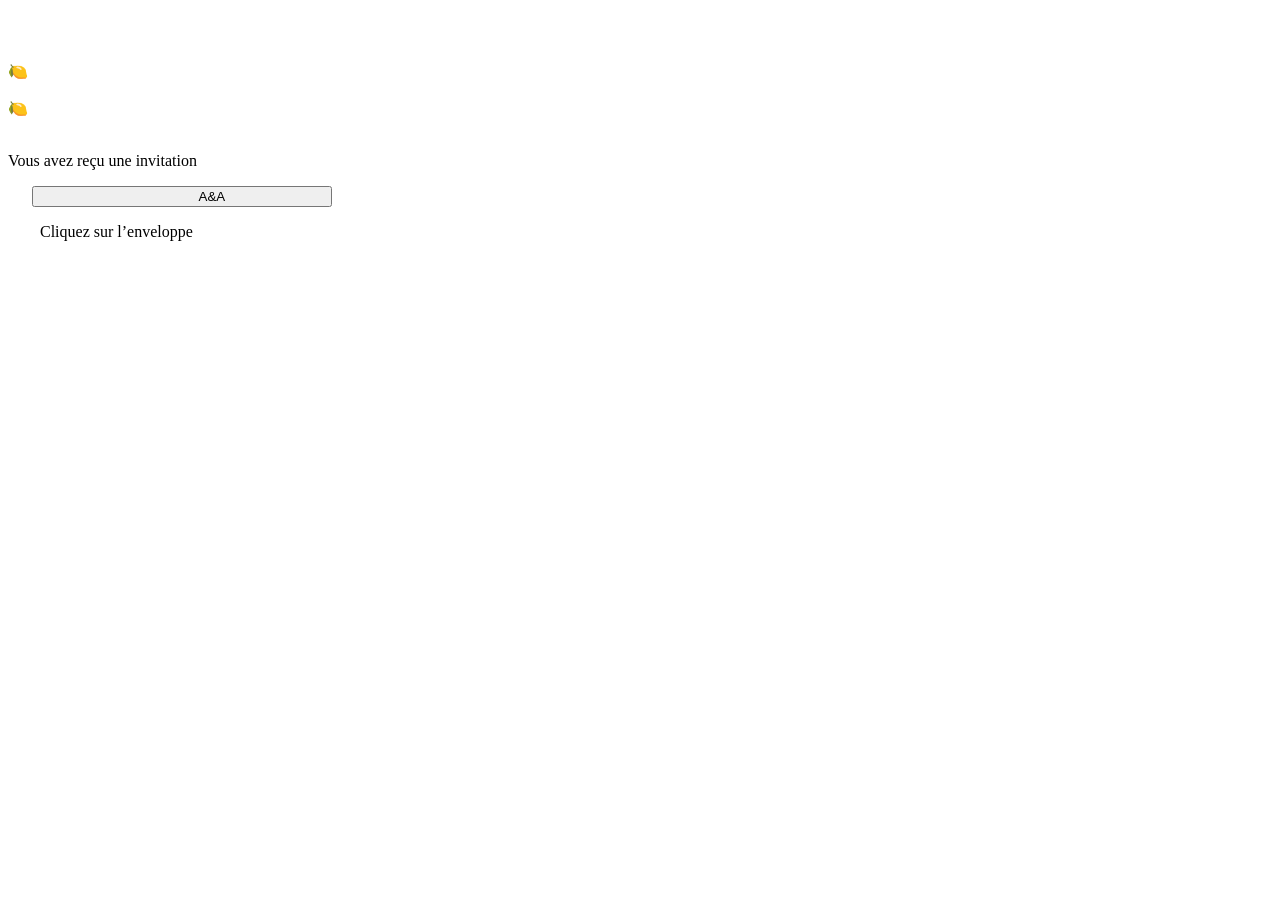
==== commit 0611232e: "Add hidden attribute to multiple sections" ====
--- a/index.html
+++ b/index.html
@@ -65,6 +65,7 @@
     <section
       id="galleryScene"
       class="scene"
+      hidden
       aria-label="Galerie photo d'Alexandra et Anthony"
     >
 
@@ -123,6 +124,7 @@
     <section
       id="invitationScene"
       class="scene"
+      hidden
       aria-label="Faire-part et réponse"
     >
 
@@ -407,6 +409,7 @@
     <section
       id="thanksScene"
       class="scene"
+      hidden
       aria-label="Confirmation"
     >
 
--- a/styles.css
+++ b/styles.css
@@ -1 +1,633 @@
-:root{--cream:#f7f1e6;--paper:#fffdf7;--ink:#243126;--olive:#65724e;--olive-dark:#3f4c35;--gold:#b6974f;--shadow:0 24px 70px rgba(44,52,39,.18)}*{box-sizing:border-box}html{scroll-behavior:smooth}body{margin:0;min-height:100vh;color:var(--ink);background:radial-gradient(circle at top,#fffaf0,var(--cream));font-family:Montserrat,sans-serif}button,input,textarea,select{font:inherit}button{cursor:pointer}.app-shell{min-height:100vh;display:grid;place-items:center;padding:22px;overflow:hidden}.scene{display:none;width:min(100%,820px);min-height:86vh;place-items:center;text-align:center;animation:fade .55s ease}.scene.scene--active{display:grid}@keyframes fade{from{opacity:0;transform:translateY(10px)}to{opacity:1;transform:none}}.eyebrow{text-transform:uppercase;letter-spacing:.24em;font-size:.78rem;color:var(--olive);font-weight:600}.ambient{position:fixed;font-size:clamp(64px,9vw,130px);opacity:.17;pointer-events:none}.lemons-left{left:-30px;top:8%}.lemons-right{right:-30px;bottom:8%}.envelope-button{border:0;background:transparent;padding:35px}.envelope{width:min(76vw,430px);aspect-ratio:1.45;display:block;position:relative;filter:drop-shadow(0 28px 32px rgba(66,60,44,.24))}.envelope-back,.envelope-front,.envelope-flap,.envelope-letter{position:absolute;inset:0;border-radius:8px}.envelope-back{background:linear-gradient(rgba(36,49,38,.04),rgba(36,49,38,.04)),url("assets/alexandra-anthony-envelope.jpeg") center 54%/cover no-repeat;z-index:1}.envelope-letter{inset:12% 9% 10%;background:var(--paper);display:grid;place-items:center;opacity:0;z-index:2;transition:transform 1.1s .25s cubic-bezier(.2,.8,.2,1),opacity .35s ease}.monogram{font-family:"Cormorant Garamond",serif;font-size:clamp(34px,7vw,62px);color:var(--olive-dark)}.monogram i{color:var(--gold);font-weight:400}.envelope-front{background:linear-gradient(145deg,transparent 50%,rgba(210,194,164,.16) 50%),linear-gradient(215deg,transparent 50%,rgba(239,226,204,.1) 50%);z-index:3}.envelope-flap{background:linear-gradient(rgba(239,226,204,.14),rgba(63,76,53,.16)),url("assets/alexandra-anthony-envelope.jpeg") center 54%/cover no-repeat;clip-path:polygon(0 0,100% 0,50% 58%);transform-origin:top;z-index:4;transition:transform .8s ease}.wax-seal{position:absolute;z-index:5;left:50%;top:48%;transform:translate(-50%,-50%);width:70px;height:70px;border-radius:50%;display:grid;place-items:center;background:#9e493e;color:#f8e7cf;font-family:"Cormorant Garamond",serif;font-weight:700}.envelope.open .envelope-flap{transform:rotateX(180deg);z-index:1}.envelope.open .envelope-letter{opacity:1;transform:translateY(-60%);z-index:2}.envelope.open .wax-seal{opacity:0}.tap-hint{color:#756f61}.gallery-card,.invitation-card,.thanks-card,.dashboard-panel{width:100%;background:rgba(255,253,247,.95);border:1px solid rgba(182,151,79,.28);box-shadow:var(--shadow);border-radius:24px}.gallery-card{padding:clamp(28px,5vw,52px)}.gallery-heading h2{margin:7px 0 28px;color:var(--olive-dark);font-family:"Cormorant Garamond",serif;font-size:clamp(38px,7vw,62px);line-height:.95}.gallery-heading h2 em{color:var(--gold)}.photo-diptych{display:grid;grid-template-columns:minmax(0,1.4fr) minmax(180px,.6fr);align-items:center;max-width:690px;margin:0 auto 34px}.photo-frame{overflow:hidden;margin:0;background:#e8e0d1;border:8px solid var(--paper);box-shadow:0 18px 42px rgba(44,52,39,.2)}.photo-frame img{display:block;width:100%;height:100%;object-fit:cover}.photo-landscape{aspect-ratio:3/2;transform:rotate(-1.5deg)}.photo-portrait{z-index:2;aspect-ratio:2/3;margin-left:-42px;transform:rotate(2.5deg)}.invitation-card{padding:clamp(28px,7vw,70px)}.invitation-card h1,.thanks-card h2,.dashboard-header h1{font-family:"Cormorant Garamond",serif}.invitation-card h1{font-size:clamp(28px,8vw,78px);margin:8px 0;line-height:.95}.invitation-card h1 span{color:var(--gold)}.intro{line-height:1.7;color:#596052}.wedding-theme{margin:18px auto 10px;color:var(--gold);font-family:"Cormorant Garamond",serif;font-size:clamp(18px,3vw,24px)}.wedding-theme em{color:var(--olive-dark);font-weight:600}.date-block{display:flex;justify-content:center;align-items:baseline;gap:15px;margin:30px 0 18px;color:var(--olive-dark)}.day{font-family:"Cormorant Garamond",serif;font-size:72px;font-weight:700}.month{font-family:"Cormorant Garamond",serif;font-size:34px}.year{font-weight:600;letter-spacing:.12em}.wedding-journey{width:min(100%,680px);margin:38px auto 8px;display:grid;grid-template-columns:minmax(0,1fr) auto minmax(0,1fr);align-items:start}.venue-block{display:grid;justify-items:center;gap:7px}.venue-label{margin:0;color:var(--gold);font-size:.72rem;font-weight:600;letter-spacing:.22em;text-transform:uppercase}.venue-block h3{margin:0;color:var(--olive-dark);font-family:"Cormorant Garamond",serif;font-size:clamp(24px,4vw,36px)}.venue-block address{color:#596052;font-style:normal;line-height:1.65}.venue-time{margin-top:14px;color:var(--olive-dark);font-family:"Cormorant Garamond",serif;font-size:clamp(34px,6vw,48px);font-weight:700}.golden-route{align-self:stretch;display:grid;place-items:center;margin:0 24px;color:var(--gold)}.adults-note{max-width:560px;margin:24px auto 0;padding:18px 22px;border-top:1px solid rgba(182,151,79,.45);border-bottom:1px solid rgba(182,151,79,.45);color:#596052;font-family:"Cormorant Garamond",serif;font-size:clamp(20px,3vw,25px);font-style:italic;line-height:1.45}.divider{height:1px;background:linear-gradient(90deg,transparent,var(--gold),transparent);margin:32px 0}.response-deadline{width:fit-content;margin:-10px auto 26px;padding:10px 18px;border-top:1px solid rgba(182,151,79,.5);border-bottom:1px solid rgba(182,151,79,.5);font-family:"Cormorant Garamond",serif;font-size:clamp(18px,3vw,22px)}.response-deadline time{color:var(--gold);font-weight:700}.personal-invitation{margin-bottom:24px;padding:22px;border-radius:18px;border:1px solid rgba(182,151,79,.28);background:rgba(255,253,247,.72)}.rsvp-form{text-align:left;display:grid;gap:20px}.field-grid{display:grid;grid-template-columns:repeat(2,minmax(0,1fr));gap:16px}label,legend{font-size:.88rem;font-weight:600;color:#46503f}input,textarea,select{width:100%;margin-top:8px;border:1px solid #d9cfbb;background:#fffdf8;color:var(--ink);border-radius:12px;padding:13px 14px;outline:none}fieldset{border:0;padding:0;margin:0}.response-options{display:grid;grid-template-columns:repeat(3,1fr);gap:12px;margin-top:10px}.choice input{position:absolute;opacity:0}.choice span{display:block;text-align:center;padding:14px 8px;border:1px solid #d9cfbb;border-radius:14px;background:#fffdf8}.choice input:checked+span{border-color:var(--olive-dark);background:#e9eddf}.primary-button,.secondary-button,.text-button{border-radius:999px;padding:13px 22px;border:0;font-weight:600}.primary-button{color:#fff;background:var(--olive-dark)}.secondary-button{background:#ece5d7;color:var(--ink)}.text-button{background:transparent;color:var(--olive-dark);text-decoration:underline}.full{width:100%}.small-note{margin:6px 0 0;font-size:.75rem;opacity:.7}.form-status{min-height:22px;text-align:center;color:var(--olive-dark)}.thanks-card{padding:70px 30px}.big-lemon{font-size:70px}.thanks-card h2{font-size:44px;margin:12px 0}.dashboard-body{background:#f3efe5}.dashboard-shell{width:min(1180px,calc(100% - 28px));margin:0 auto;padding:36px 0 70px}.dashboard-header{display:flex;justify-content:space-between;align-items:end;gap:20px;margin-bottom:22px}.dashboard-header h1{font-size:50px;margin:5px 0 0}.header-actions{display:flex;gap:12px;flex-wrap:wrap}.stats-grid{display:grid;grid-template-columns:repeat(4,1fr);gap:14px;margin-bottom:18px}.stat-card{background:var(--paper);border:1px solid #e2d9c7;border-radius:18px;padding:20px}.stat-card strong{display:block;font-family:"Cormorant Garamond",serif;font-size:44px;margin-top:8px}.dashboard-panel{padding:22px}.panel-toolbar{display:grid;grid-template-columns:1fr 220px;gap:12px;margin-bottom:16px}.table-wrap{overflow:auto}table{width:100%;border-collapse:collapse;min-width:680px}th,td{padding:15px 12px;text-align:left;border-bottom:1px solid #e8e0d1}.badge{display:inline-block;border-radius:999px;padding:6px 10px;font-size:.78rem;font-weight:600}.badge.oui{background:#e0ebdb;color:#385033}.badge.non{background:#f0dedb;color:#783e38}.badge.peut-être{background:#f3e9c9;color:#6b5924}.login-screen{min-height:100vh;display:grid;place-items:center;padding:24px}.login-card{width:min(420px,100%);padding:32px;border-radius:24px;background:rgba(255,255,255,.92);box-shadow:var(--shadow)}.hidden{display:none!important}@media(max-width:760px){.field-grid,.panel-toolbar{grid-template-columns:1fr}.response-options{grid-template-columns:1fr}.photo-diptych{grid-template-columns:minmax(0,1fr) minmax(105px,.42fr)}.photo-portrait{margin-left:-28px}.wedding-journey{grid-template-columns:1fr;gap:28px}.dashboard-header{align-items:flex-start;flex-direction:column}.stats-grid{grid-template-columns:repeat(2,1fr)}}
+:root {
+  --cream: #f7f1e6;
+  --paper: #fffdf7;
+  --ink: #243126;
+  --olive: #65724e;
+  --olive-dark: #3f4c35;
+  --gold: #b6974f;
+  --terracotta: #a94f32;
+  --shadow: 0 24px 70px rgba(44, 52, 39, 0.18);
+}
+
+* {
+  box-sizing: border-box;
+}
+
+html {
+  scroll-behavior: smooth;
+}
+
+body {
+  margin: 0;
+  min-height: 100vh;
+  color: var(--ink);
+  background:
+    radial-gradient(circle at top, #fffaf0 0%, var(--cream) 70%);
+  font-family: "Montserrat", sans-serif;
+}
+
+button,
+input,
+textarea,
+select {
+  font: inherit;
+}
+
+button {
+  cursor: pointer;
+}
+
+/* =========================
+   STRUCTURE
+========================= */
+
+.app-shell {
+  min-height: 100vh;
+  width: 100%;
+}
+
+.scene {
+  display: none;
+  width: 100%;
+  min-height: 100vh;
+  padding: 24px;
+  place-items: center;
+  text-align: center;
+}
+
+.scene.active {
+  display: grid;
+}
+
+.eyebrow {
+  margin: 0 0 20px;
+  color: var(--olive);
+  font-size: 0.75rem;
+  font-weight: 600;
+  letter-spacing: 0.25em;
+  text-transform: uppercase;
+}
+
+/* =========================
+   ENVELOPPE
+========================= */
+
+#envelopeScene {
+  position: relative;
+  overflow: hidden;
+}
+
+.ambient {
+  position: fixed;
+  z-index: 0;
+  font-size: clamp(60px, 9vw, 120px);
+  opacity: 0.14;
+  pointer-events: none;
+}
+
+.lemons-left {
+  left: -25px;
+  top: 8%;
+}
+
+.lemons-right {
+  right: -25px;
+  bottom: 8%;
+}
+
+.envelope-button {
+  position: relative;
+  z-index: 2;
+  border: 0;
+  background: transparent;
+  padding: 0;
+}
+
+.envelope {
+  position: relative;
+  display: block;
+  width: min(82vw, 520px);
+  aspect-ratio: 1.45;
+  overflow: hidden;
+  border-radius: 24px;
+  box-shadow: var(--shadow);
+  transition: transform 0.35s ease;
+}
+
+.envelope-button:hover .envelope {
+  transform: translateY(-5px) scale(1.015);
+}
+
+.envelope-photo {
+  position: absolute;
+  inset: 0;
+  background:
+    linear-gradient(
+      rgba(36, 49, 38, 0.05),
+      rgba(36, 49, 38, 0.05)
+    ),
+    url("assets/20260723-09h57-JJG_NZ8_6910.jpeg")
+      center / cover no-repeat;
+}
+
+.wax-seal {
+  position: absolute;
+  left: 50%;
+  top: 50%;
+  z-index: 4;
+  display: grid;
+  width: 76px;
+  height: 76px;
+  place-items: center;
+  transform: translate(-50%, -50%);
+  border-radius: 50%;
+  color: #fff8ed;
+  background: var(--terracotta);
+  font-family: "Cormorant Garamond", serif;
+  font-size: 20px;
+  font-weight: 700;
+  box-shadow:
+    inset 0 0 0 4px rgba(255,255,255,.12),
+    0 8px 24px rgba(0,0,0,.22);
+}
+
+.tap-hint {
+  position: relative;
+  z-index: 2;
+  margin-top: 24px;
+  color: #6f7466;
+}
+
+/* =========================
+   CARTES
+========================= */
+
+.gallery-card,
+.invitation-card,
+.thanks-card {
+  width: min(100%, 820px);
+  padding: clamp(28px, 6vw, 64px);
+  border: 1px solid rgba(182, 151, 79, 0.25);
+  border-radius: 28px;
+  background: rgba(255, 253, 247, 0.97);
+  box-shadow: var(--shadow);
+}
+
+.gallery-card h2,
+.invitation-card h1,
+.invitation-card h2,
+.thanks-card h2,
+.venue-block h3 {
+  font-family: "Cormorant Garamond", serif;
+}
+
+/* =========================
+   GALERIE
+========================= */
+
+.gallery-heading {
+  margin-bottom: 28px;
+}
+
+.gallery-heading h2 {
+  margin: 0;
+  color: var(--olive-dark);
+  font-size: clamp(40px, 7vw, 64px);
+  line-height: 0.96;
+}
+
+.gallery-heading em {
+  color: var(--gold);
+  font-weight: 600;
+}
+
+.photo-diptych {
+  display: grid;
+  grid-template-columns: minmax(0, 1.35fr) minmax(180px, 0.65fr);
+  align-items: center;
+  max-width: 680px;
+  margin: 0 auto 34px;
+}
+
+.photo-frame {
+  margin: 0;
+  overflow: hidden;
+  border: 7px solid var(--paper);
+  background: #e8e0d1;
+  box-shadow: 0 18px 42px rgba(44, 52, 39, 0.18);
+}
+
+.photo-frame img {
+  display: block;
+  width: 100%;
+  height: 100%;
+  object-fit: cover;
+}
+
+.photo-landscape {
+  aspect-ratio: 3 / 2;
+  transform: rotate(-1.5deg);
+}
+
+.photo-portrait {
+  z-index: 2;
+  aspect-ratio: 2 / 3;
+  margin-left: -40px;
+  transform: rotate(2.5deg);
+}
+
+/* =========================
+   BOUTONS
+========================= */
+
+.primary-button,
+.text-button {
+  border: 0;
+  font-weight: 600;
+}
+
+.primary-button {
+  padding: 14px 24px;
+  border-radius: 999px;
+  color: white;
+  background: var(--olive-dark);
+  transition:
+    transform 0.2s ease,
+    background 0.2s ease;
+}
+
+.primary-button:hover {
+  transform: translateY(-2px);
+  background: #2f3929;
+}
+
+.text-button {
+  padding: 10px 14px;
+  color: var(--olive-dark);
+  background: transparent;
+  text-decoration: underline;
+}
+
+.full {
+  width: 100%;
+}
+
+/* =========================
+   FAIRE-PART
+========================= */
+
+.olive-line {
+  color: var(--gold);
+  font-size: 24px;
+}
+
+.invitation-card h1 {
+  margin: 8px 0;
+  color: var(--olive-dark);
+  font-size: clamp(42px, 8vw, 76px);
+  line-height: 0.95;
+}
+
+.invitation-card h1 span {
+  color: var(--gold);
+  font-weight: 500;
+}
+
+.intro {
+  margin: 12px auto 0;
+  color: #596052;
+  line-height: 1.7;
+}
+
+.wedding-theme {
+  margin: 20px auto 10px;
+  color: var(--gold);
+  font-family: "Cormorant Garamond", serif;
+  font-size: clamp(19px, 3vw, 24px);
+}
+
+.wedding-theme em {
+  color: var(--olive-dark);
+  font-weight: 600;
+}
+
+.date-block {
+  display: flex;
+  justify-content: center;
+  align-items: baseline;
+  gap: 15px;
+  margin: 30px 0 24px;
+}
+
+.day {
+  font-family: "Cormorant Garamond", serif;
+  font-size: 72px;
+  font-weight: 700;
+}
+
+.month {
+  font-family: "Cormorant Garamond", serif;
+  font-size: 34px;
+}
+
+.year {
+  font-weight: 600;
+  letter-spacing: 0.12em;
+}
+
+.wedding-journey {
+  display: grid;
+  grid-template-columns: minmax(0, 1fr) auto minmax(0, 1fr);
+  align-items: start;
+  width: min(100%, 680px);
+  margin: 38px auto 10px;
+}
+
+.venue-block {
+  display: grid;
+  justify-items: center;
+  gap: 7px;
+}
+
+.venue-label {
+  margin: 0;
+  color: var(--gold);
+  font-size: 0.72rem;
+  font-weight: 600;
+  letter-spacing: 0.2em;
+  text-transform: uppercase;
+}
+
+.venue-block h3 {
+  margin: 0;
+  color: var(--olive-dark);
+  font-size: clamp(25px, 4vw, 36px);
+  line-height: 1.05;
+}
+
+.venue-block address {
+  color: #596052;
+  font-style: normal;
+  line-height: 1.65;
+}
+
+.venue-time {
+  display: block;
+  margin-top: 12px;
+  color: var(--olive-dark);
+  font-family: "Cormorant Garamond", serif;
+  font-size: 38px;
+  font-weight: 700;
+}
+
+.golden-route {
+  align-self: stretch;
+  display: grid;
+  place-items: center;
+  min-height: 180px;
+  margin: 0 24px;
+  color: var(--gold);
+}
+
+.adults-note {
+  max-width: 580px;
+  margin: 28px auto 0;
+  padding: 20px 22px;
+  border-top: 1px solid rgba(182, 151, 79, 0.45);
+  border-bottom: 1px solid rgba(182, 151, 79, 0.45);
+  color: #596052;
+  font-family: "Cormorant Garamond", serif;
+  font-size: clamp(20px, 3vw, 24px);
+  font-style: italic;
+  line-height: 1.5;
+}
+
+.divider {
+  height: 1px;
+  margin: 34px 0;
+  background:
+    linear-gradient(
+      90deg,
+      transparent,
+      var(--gold),
+      transparent
+    );
+}
+
+.invitation-card h2 {
+  margin: 0;
+  color: var(--olive-dark);
+  font-size: 38px;
+}
+
+.response-deadline {
+  width: fit-content;
+  margin: 12px auto 28px;
+  padding: 10px 18px;
+  border-top: 1px solid rgba(182,151,79,.5);
+  border-bottom: 1px solid rgba(182,151,79,.5);
+  color: #596052;
+  font-family: "Cormorant Garamond", serif;
+  font-size: 21px;
+}
+
+.response-deadline strong {
+  color: var(--olive-dark);
+}
+
+.response-deadline time {
+  color: var(--gold);
+  font-weight: 700;
+}
+
+/* =========================
+   INVITATION PERSONNALISÉE
+========================= */
+
+.personal-invitation {
+  padding: 20px;
+  border-radius: 18px;
+  text-align: center;
+  background: rgba(101, 114, 78, 0.08);
+}
+
+.personal-invitation h3 {
+  margin: 8px 0 14px;
+  color: var(--olive-dark);
+  font-family: "Cormorant Garamond", serif;
+  font-size: 30px;
+}
+
+.personal-invitation p {
+  margin: 6px 0;
+}
+
+/* =========================
+   RSVP
+========================= */
+
+.rsvp-form {
+  position: relative;
+  z-index: 2;
+  display: grid;
+  gap: 20px;
+  text-align: left;
+}
+
+.field-grid {
+  display: grid;
+  grid-template-columns: repeat(2, minmax(0, 1fr));
+  gap: 16px;
+}
+
+label,
+legend {
+  color: #46503f;
+  font-size: 0.88rem;
+  font-weight: 600;
+}
+
+input,
+textarea,
+select {
+  width: 100%;
+  margin-top: 8px;
+  padding: 14px;
+  border: 1px solid #d9cfbb;
+  border-radius: 12px;
+  outline: none;
+  color: var(--ink);
+  background: #fffdf8;
+}
+
+input:focus,
+textarea:focus,
+select:focus {
+  border-color: var(--olive);
+  box-shadow: 0 0 0 3px rgba(101, 114, 78, 0.12);
+}
+
+fieldset {
+  margin: 0;
+  padding: 0;
+  border: 0;
+}
+
+.response-options {
+  display: grid;
+  grid-template-columns: repeat(3, 1fr);
+  gap: 12px;
+  margin-top: 10px;
+}
+
+.choice {
+  position: relative;
+}
+
+.choice input {
+  position: absolute;
+  opacity: 0;
+}
+
+.choice span {
+  display: block;
+  padding: 14px 8px;
+  border: 1px solid #d9cfbb;
+  border-radius: 14px;
+  text-align: center;
+  background: #fffdf8;
+}
+
+.choice input:checked + span {
+  border-color: var(--olive-dark);
+  background: #e9eddf;
+  box-shadow: 0 0 0 2px rgba(63, 76, 53, 0.12);
+}
+
+.attendance-selector {
+  padding: 16px;
+  border-radius: 16px;
+  background: rgba(182, 151, 79, 0.08);
+}
+
+.form-status {
+  min-height: 20px;
+  margin: 0;
+  text-align: center;
+  color: var(--olive-dark);
+}
+
+/* =========================
+   CONFIRMATION
+========================= */
+
+.thanks-card {
+  text-align: center;
+}
+
+.big-lemon {
+  font-size: 72px;
+}
+
+.thanks-card h2 {
+  margin: 12px 0;
+  color: var(--olive-dark);
+  font-size: clamp(38px, 6vw, 54px);
+}
+
+/* =========================
+   MOBILE
+========================= */
+
+@media (max-width: 700px) {
+  .scene {
+    padding: 16px;
+  }
+
+  .gallery-card,
+  .invitation-card,
+  .thanks-card {
+    padding: 28px 20px;
+  }
+
+  .photo-diptych {
+    grid-template-columns: 1fr;
+  }
+
+  .photo-portrait {
+    margin-left: 0;
+  }
+
+  .field-grid {
+    grid-template-columns: 1fr;
+  }
+
+  .response-options {
+    grid-template-columns: 1fr;
+  }
+
+  .wedding-journey {
+    grid-template-columns: 1fr;
+    gap: 28px;
+  }
+
+  .golden-route {
+    min-height: auto;
+    margin: 0;
+  }
+
+  .date-block {
+    flex-wrap: wrap;
+  }
+}
+/* ==========================================
+   SÉCURITÉ NAVIGATION — TOUJOURS EN DERNIER
+========================================== */
+
+.scene {
+  display: none !important;
+}
+
+.scene.active {
+  display: grid !important;
+}
